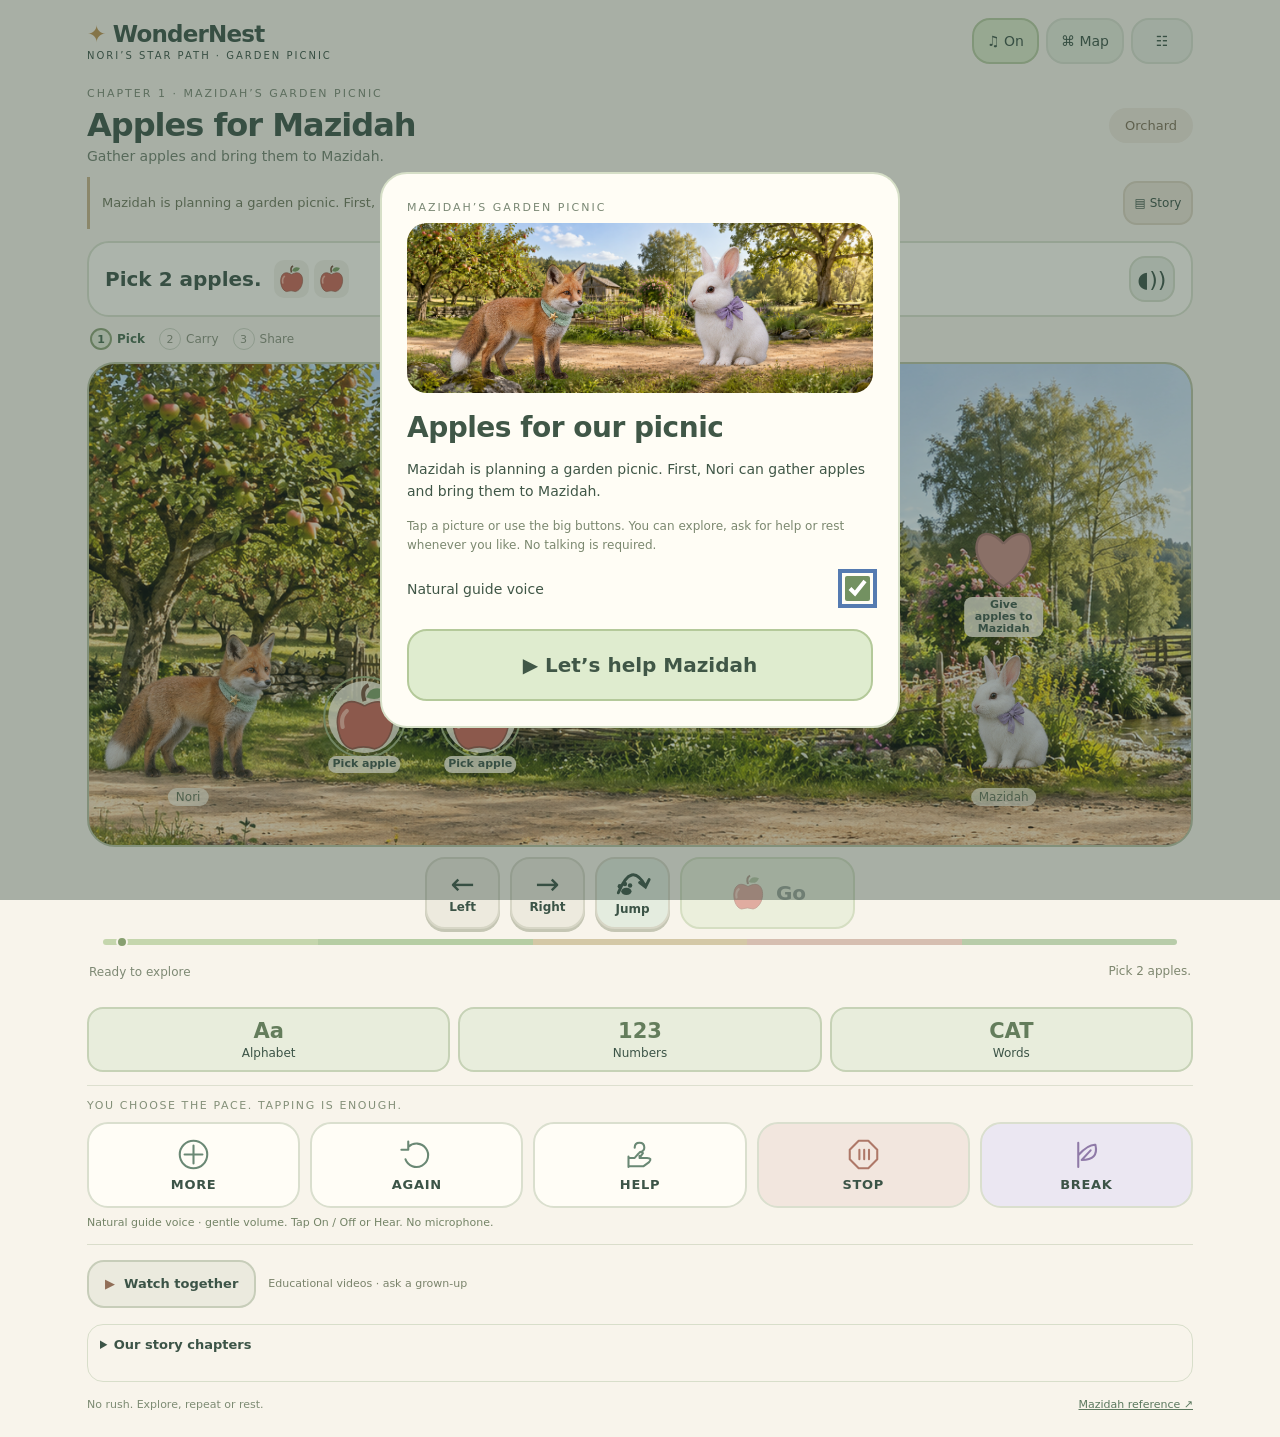
==== index.html @ 9a842ab6 "Rename Bimi to Mazidah throughout the game and voice prompts" ====
<!doctype html><html lang="en"><head><meta charset="utf-8"><meta name="viewport" content="width=device-width,initial-scale=1,viewport-fit=cover"><meta name="theme-color" content="#f8f4eb"><title>WonderNest · Alphabet & Number Adventures</title><style>
:root{font-family:ui-rounded,"Trebuchet MS",system-ui,sans-serif;color:#3c5447;background:#f8f4eb;font-synthesis:none}*{box-sizing:border-box}[hidden]{display:none!important}body{margin:0}button,select,input{font:inherit}button{cursor:pointer;border:2px solid transparent;color:inherit;touch-action:manipulation;-webkit-tap-highlight-color:transparent}button:focus-visible,select:focus-visible,input:focus-visible,a:focus-visible{outline:4px solid #557bb1;outline-offset:3px}button:disabled{cursor:default;opacity:.5}button:active{filter:brightness(.95)}header{max-width:1150px;margin:auto;display:flex;justify-content:space-between;align-items:center;padding:18px 22px 12px;gap:10px}.brand{font-size:23px;font-weight:bold;letter-spacing:-.8px}.brand b{color:#bd9451}.brand small{display:block;font-size:10px;letter-spacing:2px;font-weight:normal;margin-top:3px}.header-tools{display:flex;gap:7px}.tool{min-width:62px;min-height:46px;padding:8px 13px;border-radius:18px;background:#e9ece1;border-color:#d8dece;font-size:14px}.tool[aria-pressed="true"]{background:#dbe8c9;border-color:#b7caa1}.map-tool{background:#e6ecdb}main{max-width:1150px;padding:4px 22px 24px;margin:auto}.mission-heading{display:flex;align-items:center;justify-content:space-between;gap:15px;margin:7px 0 13px}.eyebrow{font-size:11px;color:#7a8874;letter-spacing:2px;text-transform:uppercase;margin:0 0 6px}h1{font-size:32px;letter-spacing:-1px;margin:0 0 4px}.description{font-size:14px;color:#71816e;margin:0}.place-tag{border-radius:22px;padding:10px 16px;background:#ede7d9;color:#7e7159;font-size:13px;white-space:nowrap}
.task-card{border:2px solid #d9e1cc;border-radius:22px;background:#fffdf5;display:flex;align-items:center;justify-content:space-between;gap:12px;padding:12px 16px;margin-bottom:11px;min-height:76px}.task-copy{display:flex;gap:12px;align-items:center;min-width:0}.task-text{font-size:20px;font-weight:bold;line-height:1.25}.objective-pictures{display:flex;align-items:center;gap:5px;flex-shrink:0}.token{width:35px;height:38px;display:inline-flex;border-radius:10px;background:#f1f0e4;padding:3px}.token svg{height:100%;width:100%}.token-filled{background:#dbe8ca}.hear{width:46px;min-height:46px;border-radius:16px;background:#e9eee2;border-color:#d5ddc9;flex-shrink:0;font-size:22px}.steps{display:flex;gap:14px;align-items:center;flex-wrap:wrap;margin:0 3px 12px;font-size:12px;color:#89917d}.step{display:flex;align-items:center;gap:5px}.step i{font-style:normal;border:1px solid #cbd2c0;width:22px;height:22px;display:inline-flex;align-items:center;justify-content:center;border-radius:50%;font-size:11px}.step.complete i{background:#d5e3c4;border-color:#b6c7a3}.step.current{color:#476a4f;font-weight:bold}.step.current i{background:#e5ecd8;border:2px solid #8ca276}
.stage{position:relative;overflow:hidden;border:2px solid #d7e1cb;border-radius:28px;background:#e7eee0;width:100%;isolation:isolate;touch-action:pan-y}.world{position:absolute;inset:0 auto auto 0;will-change:transform}.world-scenery{position:absolute;width:100%;height:100%;inset:0;pointer-events:none}.actor{position:absolute;transform:translateX(-50%);pointer-events:none;z-index:2}.sprite{width:100%;aspect-ratio:1;background-image:url(character-animation-atlas.png);background-size:400% 200%;background-repeat:no-repeat;filter:drop-shadow(0 3px 2px #53634322)}.friend .sprite{background-position:0% 100%}.actor-name{position:absolute;left:50%;bottom:-17px;transform:translateX(-50%);font-size:12px;line-height:1.4;border-radius:10px;padding:1px 8px;background:#fff8e6b8;color:#637157}.held-item{position:absolute;width:29%;height:auto;left:78%;top:45%;filter:drop-shadow(0 2px 2px #0002)}.held-item:empty{display:none}.held-item svg{width:100%;height:100%}.facing-left .held-item{left:-6%}.world-object{position:absolute;transform:translateX(-50%);z-index:3;min-width:48px;min-height:48px;background:#fffcf0c9;border:2px solid #d1d8be;border-radius:18px;padding:6px 5px;display:flex;align-items:center;flex-direction:column;justify-content:center;gap:3px;user-select:none}.object-picture{display:block;width:var(--picture,50px);height:var(--picture,50px);pointer-events:none}.object-picture svg{width:100%;height:100%}.object-label{font-size:11px;font-weight:bold;line-height:1.1;pointer-events:none;max-width:95px}.world-object.goal{border-color:#8ca269;box-shadow:0 3px 0 #91a36e33;background:#fffbea}.world-object.hinted{outline:4px solid #bca05c;outline-offset:4px}.world-object.filled{background:#e1eacb;border-color:#a9bd8d}.world-object:disabled{opacity:.48}.friend-cue{background:#fff7eddd}.world-result{position:absolute;transform:translateX(-50%);z-index:1;pointer-events:none}.world-result svg{width:100%;height:100%}.world-result.small-result{width:30px!important;height:35px;bottom:49px!important;z-index:4}.bridge-plank{position:absolute;background:repeating-linear-gradient(90deg,#b89b6d 0,#b89b6d 9px,#a28a63 10px,#dbc398 12px);border-radius:5px;border-bottom:4px solid #8c7958;z-index:1}.word-bench{position:absolute;z-index:1;transform:translateX(-50%);display:flex;align-items:center;flex-direction:column;gap:8px;background:#fffae8dc;padding:10px 14px;border-radius:18px;border:1px solid #d3c6a6}.bench-model{font-size:24px;letter-spacing:5px;font-weight:bold}.bench-slots{display:flex;gap:6px}.bench-slots span{border:2px solid #b9c9aa;border-radius:8px;width:35px;height:40px;display:flex;align-items:center;justify-content:center;color:#7d8e6b77;font-size:24px}.bench-slots span.placed{background:#dbe9c9;color:#466c4a}
.path-meter{height:6px;position:relative;margin:8px 16px 0;background:linear-gradient(90deg,#c5d6ad 0 20%,#b6cda3 20% 40%,#d4c8a6 40% 60%,#d6beb0 60% 80%,#b8cca9 80%);border-radius:10px}.path-meter i{position:absolute;top:-3px;width:12px;height:12px;background:#879f70;border:2px solid #f8f4eb;border-radius:50%;transform:translateX(-50%)}.status-row{display:flex;justify-content:space-between;gap:12px;align-items:center;min-height:44px;margin:5px 2px 7px}.inventory{display:flex;align-items:center;gap:7px;font-size:13px;color:#66795e;min-height:39px}.inventory svg{width:32px;height:34px}.empty-paws{font-size:12px;color:#7e8974}.feedback{font-size:12px;color:#7e876f;text-align:right;line-height:1.3;max-width:56%}.movement{display:flex;justify-content:center;align-items:center;gap:10px;margin:2px 0 15px}.move{width:75px;min-height:64px;border-radius:20px;background:#edeade;border-color:#d7d6c6;touch-action:none;font-size:29px;user-select:none}.jump{font-size:17px;min-width:82px;background:#e4ecdf}.action{min-height:64px;border-radius:20px;border-color:#b4c99a;background:#dfeccf;min-width:175px;padding:7px 17px;display:flex;justify-content:center;align-items:center;gap:9px;font-size:20px;font-weight:bold}.action-icon{width:38px;height:41px}.action-icon svg{width:100%;height:100%}.done-note{margin:0 0 13px;padding:10px 14px;background:#e8eddc;border-radius:14px;font-size:13px;color:#5b765b}.communication{border-top:1px solid #dddfcf;padding-top:13px}.communication p{font-size:11px;text-transform:uppercase;letter-spacing:1.6px;color:#849079;margin:0 0 10px}.cards{display:grid;grid-template-columns:repeat(5,1fr);gap:10px}.card{border:2px solid #dadfce;background:#fffdf6;border-radius:21px;min-height:86px;display:flex;align-items:center;justify-content:center;flex-direction:column;gap:6px;font-weight:bold;font-size:13px;letter-spacing:.7px}.card svg{height:33px;width:33px;stroke:#6a8874;stroke-width:3;fill:none;stroke-linecap:round;stroke-linejoin:round}.card.stop{background:#f2e6de}.card.stop svg{stroke:#ae7868}.card.break{background:#ebe7f2}.card.break svg{stroke:#8f7aa8}footer{display:flex;justify-content:space-between;gap:15px;font-size:11px;color:#7d8b73;line-height:1.5;margin-top:15px}a{color:#5b785e}.audio-note{font-size:11px;color:#748467;margin:8px 0 0}
dialog{border:2px solid #d6dfc7;border-radius:27px;background:#fffdf5;color:#405747;padding:25px;width:calc(100% - 28px);max-width:520px;max-height:88vh;overflow:auto}dialog::backdrop{background:#30473d66}dialog h2{font-size:28px;margin:0 0 10px;letter-spacing:-.5px}dialog p{line-height:1.6;font-size:14px}dialog .action{width:100%;margin-top:18px}.dialog-top{display:flex;justify-content:space-between;align-items:center;gap:12px}.close-dialog{width:44px;height:44px;min-width:44px;border-radius:15px;border-color:#d9dfce;background:#edf0e4;font-size:24px}.map-place{margin:18px 0}.map-place h3{margin:0 0 8px;font-size:14px;letter-spacing:1px;color:#7b896f}.map-grid{display:grid;grid-template-columns:1fr;gap:9px}.mission-card{display:flex;align-items:center;gap:12px;text-align:left;border:2px solid #dce2cd;border-radius:19px;min-height:83px;padding:10px 14px;background:#f8f7eb}.map-icon{width:48px;height:50px;flex-shrink:0}.map-icon svg{width:100%;height:100%}.mission-card strong{font-size:17px;display:block;margin-bottom:4px}.mission-card small{font-size:12px;line-height:1.35;display:block;color:#7c866f}.option{display:flex;justify-content:space-between;align-items:center;gap:16px;font-size:15px;padding:13px 0}.option input[type=checkbox]{width:25px;height:25px;accent-color:#739161;flex-shrink:0}.option select{max-width:170px;min-height:44px;background:#f4f2e6;border:2px solid #d5ddc7;border-radius:11px;color:#4c674e;padding:6px;font:inherit}.option input[type=range]{width:135px;accent-color:#739161}.volume-control{display:flex;align-items:center;gap:8px}.hint{font-size:12px;line-height:1.6;color:#7b886f}.settings-block{border-top:1px solid #dce1d0;padding-top:14px;margin-top:12px}.settings-block h3{font-size:18px;margin:4px 0 8px}.sr{position:absolute;width:1px;height:1px;clip-path:inset(50%);overflow:hidden}
@media(min-width:900px){.map-grid{grid-template-columns:1fr 1fr}#map{max-width:750px}}
@media(max-width:540px){header{padding:12px 12px 8px;gap:7px}.brand{font-size:20px}.brand small{font-size:9px;letter-spacing:1px}.header-tools{gap:5px}.tool{min-width:46px;min-height:44px;padding:7px 9px;font-size:12px;border-radius:16px}main{padding:4px 12px 18px}.mission-heading{margin:5px 0 11px;gap:10px}h1{font-size:26px}.eyebrow{font-size:9px;letter-spacing:1.7px}.description{font-size:12px;max-width:270px;line-height:1.4}.place-tag{display:none}.task-card{padding:9px 11px;gap:8px;min-height:78px;border-radius:20px}.task-copy{gap:6px;flex-wrap:wrap}.task-text{font-size:18px}.objective-pictures{gap:3px}.token{width:26px;height:29px;padding:2px}.hear{width:44px;min-height:44px;font-size:19px}.steps{gap:9px;margin-bottom:10px;font-size:10px}.step{gap:3px}.step i{width:18px;height:18px;font-size:9px}.stage{border-radius:22px}.object-label{font-size:10px}.world-object{padding:4px 3px;border-radius:14px}.actor-name{font-size:10px;bottom:-13px}.status-row{gap:8px;margin-top:6px;min-height:45px}.inventory{font-size:11px}.inventory svg{width:27px;height:29px}.feedback{font-size:10px;max-width:52%}.empty-paws{font-size:10px}.movement{gap:7px;margin-bottom:13px}.move{width:58px;min-height:59px;border-radius:18px;font-size:26px}.jump{min-width:65px;font-size:14px}.action{min-width:127px;min-height:59px;padding:6px 10px;border-radius:18px;font-size:17px;gap:5px}.action-icon{width:30px;height:34px}.cards{gap:6px}.card{border-radius:17px;min-height:81px;font-size:10px;gap:5px}.card svg{width:29px;height:29px}.communication p{font-size:9px;letter-spacing:1.1px}.done-note{font-size:12px}.word-bench{padding:6px 8px;gap:5px}.bench-model{font-size:18px}.bench-slots span{width:25px;height:30px;font-size:18px}.bench-slots{gap:4px}footer{font-size:10px;gap:8px}.audio-note{font-size:10px}dialog{padding:20px}dialog h2{font-size:25px}.option{font-size:14px;gap:10px}.option select{max-width:150px}.option input[type=range]{width:105px}}
@media(max-width:359px){.brand{font-size:18px}.brand small{font-size:8px}.tool{min-width:44px;padding:6px 7px}.header-tools{gap:4px}.move{width:49px}.jump{min-width:55px}.action{min-width:116px}.movement{gap:5px}.step{gap:2px}.steps{gap:5px}.task-text{font-size:17px}.feedback{font-size:10px}.option select{max-width:132px}}
@media(prefers-reduced-motion:reduce){*{scroll-behavior:auto}}
.completed-object{background:transparent!important;border-color:transparent!important;box-shadow:none!important;opacity:1!important;pointer-events:none}.completed-object .object-label{display:none}.map-overview{display:grid;grid-template-columns:repeat(5,1fr);gap:5px;padding:8px 0 10px;border-bottom:1px solid #dce3cc}.map-overview button{display:flex;align-items:center;justify-content:center;flex-direction:column;gap:6px;background:#eef1df;border-color:#dbe1c9;border-radius:16px;min-height:75px;min-width:0;padding:8px 2px}.map-overview span{width:32px;height:34px}.map-overview svg{width:100%;height:100%}.map-overview small{font-size:10px}@media(max-width:359px){.map-overview small{font-size:8px}.map-overview span{width:28px;height:30px}}.small-shape{width:100%;height:100%;display:flex;align-items:center;justify-content:center}.small-shape svg{width:45%!important;height:45%!important}.water-effect{position:absolute;z-index:5;width:40px;height:48px;pointer-events:none;animation:pour-water .45s ease-out forwards}.water-effect svg{height:100%;width:100%}@keyframes pour-water{from{transform:translate(-50%,-8px);opacity:.85}to{transform:translate(-50%,15px);opacity:0}}.world-object{background:transparent;border-color:transparent;box-shadow:none}.world-object.goal{background:transparent;border-color:transparent;box-shadow:none}.world-object.goal .object-picture{background:#fff9e5d9;border-radius:50%;outline:2px solid #9daf7a;outline-offset:3px}.object-label{background:#fff9e6d9;border-radius:8px;padding:2px 4px}.world-object.filled{background:transparent;border-color:transparent}.completed-object .object-picture{filter:drop-shadow(0 2px 2px #42513a22)}
.photo-panel{position:absolute;top:0;width:33.333334%;height:100%;background-size:100% 125%;background-repeat:no-repeat}.photo-panel+.photo-panel{mask-image:linear-gradient(90deg,transparent,#000 2%,#000 100%)}#scenery{position:absolute;inset:0;pointer-events:none}.stage{border-color:#b9c0a3;background:#aab68d}.actor .sprite{filter:drop-shadow(0 5px 3px #2d321a55)}.story-banner{display:flex;align-items:center;gap:12px;margin:0 0 12px;border-left:3px solid #c7b289;padding:4px 0 4px 12px}.story-banner p{flex:1;margin:0;font-size:13px;line-height:1.5;color:#6e785c}.story-button{min-width:70px;min-height:44px;border-radius:14px;background:#eae4d5;border-color:#dbd3bf;font-size:12px}.movement{margin:10px 0}.move{display:flex;flex-direction:column;align-items:center;justify-content:center;gap:0;height:72px;min-height:64px;box-shadow:0 3px 0 #c5c6b4}.move span{font-size:29px;line-height:1}.move small{font-size:12px;font-weight:bold;line-height:1.4}.move.jump svg{width:44px;height:34px}.move.jump{min-width:75px}.action{min-height:72px}.next-chapter{display:block;width:100%;background:#5d795a;color:#fffdf3;border-radius:18px;min-height:54px;padding:12px;font-size:18px;font-weight:bold;margin:0 0 14px}.watch-row{display:flex;gap:12px;align-items:center;border-top:1px solid #daddcb;padding-top:15px;margin-top:15px}.watch-row>span{font-size:11px;color:#7a836b}.watch-button{display:flex;align-items:center;gap:9px;min-height:48px;padding:10px 16px;border:2px solid #c7cdb9;border-radius:17px;background:#ebeade;font-weight:bold;font-size:13px}.watch-button>span{color:#916f58}.keepsakes{margin-top:16px;border:1px solid #d8deca;border-radius:16px;padding:12px}.keepsakes summary{cursor:pointer;min-height:32px;font-size:13px;font-weight:bold}.keepsakes p{font-size:11px;line-height:1.5;color:#7c866f}#storyKeepsakes{display:grid;grid-template-columns:repeat(8,1fr);gap:6px}.keepsake{position:relative;min-height:54px;min-width:0;border-radius:12px;background:#efeee1;border-color:#dcdcc8;padding:5px}.keepsake span{display:block;width:28px;height:30px;margin:auto;opacity:.65}.keepsake svg{width:100%;height:100%}.keepsake small{display:block;font-size:10px}.keepsake.saved{background:#dde9cf;border-color:#acc599}.keepsake.saved span{opacity:1}.keepsake.here{outline:2px solid #aa955f;outline-offset:1px}.storybook-art{position:relative;height:170px;overflow:hidden;border-radius:20px;background:url(picnic-panorama.png) left center/cover;margin-bottom:18px}.storybook-art .sprite{position:absolute;bottom:5px;width:145px}.book-nori{left:8%}.book-bimi{left:52%;background-position:0% 100%}.video-link{display:flex;gap:14px;align-items:center;text-decoration:none;border:2px solid #d1d9c3;background:#eef0e2;border-radius:18px;padding:16px;margin:14px 0;min-height:76px}.video-link>span:first-child{font-size:28px}.video-link strong,.video-link small{display:block}.video-link small{font-size:12px;line-height:1.5;font-weight:normal;margin-top:4px}.hear:disabled{opacity:.35}.tool:disabled{opacity:.6}
@media(max-width:540px){.story-banner p{font-size:11px;line-height:1.45}.story-banner{gap:8px;margin-bottom:9px;padding-left:9px}.story-button{min-width:60px;padding:6px}.move{height:66px}.action{min-height:66px}.move.jump{min-width:64px}.move small{font-size:10px}.move.jump svg{width:37px;height:30px}.watch-row{gap:8px}.watch-row>span{font-size:10px}.watch-button{padding:9px 12px;font-size:12px}.next-chapter{font-size:16px}.keepsake{padding:3px;min-height:48px}.keepsake span{width:23px;height:25px}#storyKeepsakes{gap:4px}.storybook-art{height:150px}}
@media(max-width:359px){.move.jump{min-width:55px}.movement{gap:5px}.move{width:49px}.action{min-width:116px}.story-banner p{font-size:10px}.keepsake span{width:20px;height:23px}#storyKeepsakes{grid-template-columns:repeat(4,1fr)}}
@media(max-width:540px) and (max-height:700px){header{padding-top:8px;padding-bottom:5px}.brand{font-size:17px}.brand small{font-size:7px}.description{display:none}.mission-heading{margin-top:2px;margin-bottom:6px}h1{font-size:23px}.eyebrow{font-size:8px;margin-bottom:3px}.story-banner{min-height:44px;margin-bottom:6px;padding-top:0;padding-bottom:0;justify-content:space-between}.story-banner p{display:none}.story-banner:before{content:'Mazidah’s garden picnic';font-size:11px;color:#788064}.task-card{min-height:63px;margin-bottom:6px;padding:7px 10px}.task-text{font-size:16px}.steps{margin-bottom:6px}.movement{margin-top:7px;margin-bottom:7px}.move,.action{height:60px;min-height:60px}}
.intro-sound{display:flex;align-items:center;justify-content:space-between;min-height:44px;font-size:14px;gap:15px}.intro-sound input{width:25px;height:25px;accent-color:#739161}audio[hidden]{display:none}.learning-toolbar{display:grid;grid-template-columns:repeat(3,1fr);gap:8px;margin:13px 0}.learning-toolbar button{display:flex;flex-direction:column;align-items:center;justify-content:center;min-height:65px;border-radius:16px;background:#e8eddc;border-color:#c6d2b6;font-size:12px;gap:3px}.learning-toolbar b{font-size:21px;color:#647d5c}.learning-hint{display:flex;gap:8px;flex-wrap:wrap;align-items:center;background:#eee8da;border-radius:15px;padding:10px;margin-bottom:13px;font-size:13px}.learning-hint strong{font-size:24px}.learning-hint button,.preview-buttons button,.chosen-model button,.range-toggle{min-height:44px;padding:8px 12px;border-radius:13px;border-color:#cdd3bc;background:#f6f3e7;font-size:12px}.learning-hint span{flex:1}.learning-tabs{display:grid;grid-template-columns:repeat(3,1fr);gap:6px;margin:15px 0}.learning-tabs button{min-height:48px;border-radius:14px;background:#eeeade;border-color:#d8dcc9;font-size:13px}.learning-tabs button[aria-pressed=true],.picker.selected,.word-picker.selected{background:#dbe8ca;border-color:#859d6d}.picker-grid{display:grid;grid-template-columns:repeat(auto-fit,minmax(44px,1fr));gap:6px}.picker{min-height:52px;min-width:44px;background:#f4efe1;border:2px solid #dadac7;border-radius:12px;font-size:23px;font-weight:bold;padding:4px}.picker small{font-size:13px;margin-left:3px;font-weight:normal}.chosen-model{display:flex;align-items:center;justify-content:center;gap:15px;flex-wrap:wrap;padding:14px 0}.chosen-model strong{font-size:32px}.chosen-model>span:has(svg){width:65px;height:70px}.chosen-model svg{width:100%;height:100%}.preview-buttons{display:flex;gap:8px;justify-content:center}.learning-missions{display:grid;gap:9px;margin-top:15px}.learning-missions button{display:block;min-height:75px;width:100%;padding:12px 14px;background:#edf0e0;border:2px solid #d3dbc2;border-radius:18px;text-align:left;font-size:16px;font-weight:bold}.learning-missions small{display:block;font-size:11px;line-height:1.5;color:#748068;margin-top:5px;font-weight:normal}.word-picker-grid{display:grid;grid-template-columns:repeat(auto-fit,minmax(85px,1fr));gap:8px}.word-picker{min-height:100px;border:2px solid #d9ddc8;background:#f3f0e1;border-radius:16px;padding:8px;display:flex;flex-direction:column;align-items:center;gap:5px}.word-picker>span{width:46px;height:48px}.word-picker svg{width:100%;height:100%}.word-picker strong{font-size:19px;letter-spacing:2px}#learningMenu{max-width:650px}.objective-pictures{flex-wrap:wrap;max-width:220px}@media(max-width:540px){.objective-pictures{max-width:165px}.learning-toolbar{gap:6px}.learning-toolbar button{min-height:61px;font-size:11px}.learning-hint{font-size:11px}.learning-hint button{font-size:11px;padding:7px 9px}.learning-tabs button{font-size:11px;padding:6px}.word-picker-grid{grid-template-columns:repeat(3,1fr)}}.picker,.word-picker{position:relative}.learned:after{content:"✓";position:absolute;top:1px;right:4px;font-size:12px;color:#5d7d4f}</style></head><body>
<header><div class="brand"><b>✦</b> WonderNest<small>NORI’S STAR PATH · GARDEN PICNIC</small></div><div class="header-tools"><button id="soundToggle" class="tool" aria-label="Toggle sound" aria-pressed="true">♫ On</button><button id="mapOpen" class="tool map-tool" aria-label="Open adventure map">⌘ Map</button><button id="settingsOpen" class="tool" aria-label="Grown-up options">☷</button></div></header>
<main id="adventure"><div class="mission-heading"><div><p class="eyebrow" id="chapterLabel">Mazidah’s garden picnic</p><h1 id="missionTitle"></h1><p class="description" id="missionDescription"></p></div><span class="place-tag" id="placeName">Orchard</span></div>
<div class="story-banner"><p id="storyLine"></p><button id="storyOpen" class="story-button" aria-label="Read this chapter’s story">▤ Story</button></div><div class="task-card"><div class="task-copy"><span class="task-text" id="objective"></span><span id="objectivePictures" class="objective-pictures" aria-hidden="true"></span></div><button id="hear" class="hear" title="Hear the next task" aria-label="Hear the next task in our guide’s voice">◖))</button></div>
<div id="steps" class="steps" aria-label="Adventure steps"></div>
<section id="stage" class="stage" aria-label="A connected world. Tap objects to walk to them and interact."><div class="world" id="world"><div id="scenery"></div><div id="results"></div><div id="effects" aria-hidden="true"></div><div class="actor friend" id="friend"><div class="sprite" id="friendSprite" role="img" aria-label="Mazidah, a lifelike white rabbit with a purple bow"></div><span class="actor-name">Mazidah</span></div><div class="actor" id="nori"><div class="sprite" id="noriSprite" role="img" aria-label="Nori, a lifelike fox with mint scarf and gold star"></div><div class="held-item" id="heldItem" aria-hidden="true"></div><span class="actor-name">Nori</span></div><div id="objects"></div></div></section>
<div class="movement" role="group" aria-label="Move and interact"><button class="move" id="left" aria-label="Move Nori left"><span aria-hidden="true">←</span><small>Left</small></button><button class="move" id="right" aria-label="Move Nori right"><span aria-hidden="true">→</span><small>Right</small></button><button class="move jump" id="jump" aria-label="Jump"><svg viewBox="0 0 60 40" aria-hidden="true"><path d="M10 32Q28-12 47 23M39 18l8 6 5-10" fill="none" stroke="currentColor" stroke-width="4" stroke-linecap="round"/><ellipse cx="21" cy="30" rx="7" ry="5" fill="currentColor"/><circle cx="12" cy="23" r="3" fill="currentColor"/><circle cx="19" cy="20" r="3" fill="currentColor"/><circle cx="26" cy="22" r="3" fill="currentColor"/></svg><small>Jump</small></button><button class="action" id="action"><span id="actionIcon" class="action-icon" aria-hidden="true"></span><span id="actionLabel">Go</span></button></div>
<div class="path-meter" aria-hidden="true"><i id="pathPosition"></i></div><div class="status-row"><div class="inventory" id="inventory" aria-label="What Nori is carrying"></div><div class="feedback" id="feedback" role="status" aria-live="polite"></div></div>
<p class="done-note" id="doneNote" hidden></p><button class="next-chapter" id="nextChapter" hidden>Next chapter →</button>

<nav class="learning-toolbar" aria-label="Learning adventures"><button data-learning-open="alphabet"><b>Aa</b> Alphabet</button><button data-learning-open="numbers"><b>123</b> Numbers</button><button data-learning-open="words"><b>CAT</b> Words</button></nav><div class="learning-hint" id="learningHint" hidden><strong id="learningModel"></strong><span id="learningExample"></span><button id="nameHear">Hear letter name</button><button id="wordHear">Hear picture word</button></div><section class="communication" aria-label="Communication choices"><p>You choose the pace. Tapping is enough.</p><div class="cards">
<button id="more" class="card" aria-label="More adventures"><svg viewBox="0 0 48 48" aria-hidden="true"><circle cx="24" cy="24" r="20"/><path d="M24 11v26M11 24h26"/></svg>MORE</button>
<button id="again" class="card" aria-label="Repeat this adventure"><svg viewBox="0 0 48 48" aria-hidden="true"><path d="M12 13a17 17 0 1 1-4 18M12 5v12H2"/></svg>AGAIN</button>
<button id="help" class="card" aria-label="Help me reach the next step"><svg viewBox="0 0 48 48" aria-hidden="true"><path d="M8 29h9l6-7q3-4 6 0l-5 7h11q8 0 3 6l-8 6H8ZM8 27v15M17 14q0-7 7-7t7 7q0 5-7 7M24 26v1"/></svg>HELP</button>
<button id="stop" class="card stop" aria-label="Stop"><svg viewBox="0 0 48 48" aria-hidden="true"><path d="M17 4h14l13 13v14L31 44H17L4 31V17ZM18 17v14M25 17v14M32 17v14"/></svg>STOP</button>
<button id="break" class="card break" aria-label="Break"><svg viewBox="0 0 48 48" aria-hidden="true"><path d="M12 42V7M12 25q15-16 25-15Q42 32 17 32M17 32l13-14"/></svg>BREAK</button>
</div></section><p id="audioNote" class="audio-note">Natural guide voice · gentle volume. Tap On / Off or Hear. No microphone.</p><div class="watch-row"><button id="videosOpen" class="watch-button"><span aria-hidden="true">▶</span> Watch together</button><span>Educational videos · ask a grown-up</span></div><details class="keepsakes"><summary>Our story chapters</summary><p>Every chapter is open. The pictures remember completed tasks during this visit.</p><div id="storyKeepsakes"></div></details><footer><span>No rush. Explore, repeat or rest.</span><a href="bimi-reference.html" target="_blank" rel="noopener">Mazidah reference ↗</a></footer></main>
<dialog id="map"><div class="dialog-top"><h2>Where shall we play?</h2><button class="close-dialog" id="mapClose" aria-label="Return to adventure">×</button></div><p class="hint">Every place is open. Your adventures stay where you left them during this visit.</p><div class="map-overview" id="mapOverview" aria-label="Connected places"></div><p class="hint">Our story: apples → water → grow → baskets → bridge → colour trail → picnic → thank-you letter. Choose any chapter.</p><button id="mapLearning" class="action">Aa · 123 · Word adventures</button><div id="mapChoices"></div></dialog>
<dialog id="pause"><h2 id="pauseTitle">A little rest.</h2><p id="pauseText"></p><button class="action" id="resume">▶ Keep playing</button></dialog>
<dialog id="settings"><h2>Grown-up options</h2><h3>Sound & movement</h3><label class="option">Natural guide voice <input id="speech" type="checkbox" checked></label><p class="hint" id="voiceNote">Pre-recorded synthetic speech with a playful, youthful guide voice. Short prompts name actions, numbers, colours, shapes and letters. No device robot voice or electronic beeps.</p><label class="option">Volume <span class="volume-control"><input id="volume" type="range" min="0" max="100" step="5" value="35"><output id="volumeValue">35%</output></span></label><p class="hint">Sound starts after your first tap. STOP, BREAK, options, the map and video choices silence the guide. New prompts replace earlier ones. Pictures remain usable with sound off.</p><label class="option">Reduced motion <input id="reduced" type="checkbox"></label><p class="hint">Reduced motion keeps poses still and moves Nori directly to tapped destinations. Arrow movement remains under your control.</p>
<div class="settings-block"><h3>How much to explore</h3><label class="option">Number adventures <select id="numberRange"><option value="5">1–5</option><option value="10">1–10</option></select></label><label class="option">Apples / water pumps <select id="amount"><option value="1">1</option><option value="2" selected>2</option><option value="3">3</option><option value="4">4</option><option value="5">5</option></select></label><label class="option">Sorting / shapes / letters <select id="choices"><option value="2" selected>Two</option><option value="3">Three</option></select></label><label class="option">Letter set <select id="letterSet"><option value="6">A–F</option><option value="26" selected>A–Z</option></select></label><label class="option">Show word workshop <input id="wordPlay" type="checkbox" checked></label><label class="option">Word set <select id="wordLength"><option value="all">2 & 3 letters</option><option value="2">2 letters</option><option value="3">3 letters</option></select></label><p class="hint">Task changes start a fresh version of the current adventure. Other adventures start fresh with those choices when next opened. Word play is optional supported copying with a visible model.</p></div>
<div class="settings-block"><h3>Play together</h3><p class="hint">Tap an object to make Nori walk over and use it. Arrows also move Nori. The big action button says Go when a destination is farther away, then changes to Pick, Give, Plant, Water or the next action when close. HELP brings Nori to a useful place without doing the action.</p><p class="hint">MORE opens the map; AGAIN restarts this adventure. A finished chapter offers Next chapter. AGAIN starts another round with another colour, shape, letter or word. Story and chapter choices are always available. There is no target time, score, failure screen or required speech. Take breaks whenever wanted.</p><p class="hint">Keyboard: arrows to move, Space to jump. All buttons also support Tab and Enter/Space. No dragging is required.</p></div><button class="action" id="settingsClose">Back to adventure</button></dialog>
<dialog id="storyDialog" aria-labelledby="storyHeading"><p class="eyebrow">Mazidah’s garden picnic</p><div class="storybook-art" aria-hidden="true"><div class="book-nori sprite"></div><div class="book-bimi sprite"></div></div><h2 id="storyHeading">Apples for our picnic</h2><p id="storyText"></p><p class="hint">Tap a picture or use the big buttons. You can explore, ask for help or rest whenever you like. No talking is required.</p><label class="intro-sound">Natural guide voice <input id="introSound" type="checkbox" checked></label><button class="action" id="storyStart">▶ Let’s help Mazidah</button></dialog>
<dialog id="videos" aria-labelledby="videoHeading"><div class="dialog-top"><h2 id="videoHeading">Watch together</h2><button class="close-dialog" id="videosClose" aria-label="Return to our picnic">×</button></div><div id="videoGate"><p>A grown-up can choose an educational video to watch together.</p><p class="hint">This opens YouTube in a separate tab. Internet is needed. A grown-up should choose the video and supervise; YouTube controls its own recommendations and adverts. The game waits here.</p><button id="videoUnlock" class="action">I’m the grown-up · Show links</button></div><div id="videoChoices" hidden><a class="video-link" id="youtubeLink" href="https://www.youtube.com/@msrachel/videos" target="_blank" rel="noopener noreferrer"><span aria-hidden="true">▶</span><span><strong>Ms Rachel on YouTube ↗</strong><small>Choose a video from her official channel.</small></span></a><a class="video-link" href="https://www.msrachel.com/pages/videos" target="_blank" rel="noopener noreferrer"><span aria-hidden="true">▤</span><span><strong>Ms Rachel’s video page ↗</strong><small>Browse her official website together.</small></span></a><p class="hint">External resources; WonderNest is not affiliated with Ms Rachel or YouTube. No video starts inside this game.</p></div></dialog>
<dialog id="learningMenu" aria-labelledby="learningTitle"><div class="dialog-top"><h2 id="learningTitle">Learn & explore</h2><button id="learningClose" class="close-dialog" aria-label="Return to the game">×</button></div><div class="learning-tabs"><button data-learning-tab="alphabet" aria-pressed="true">Aa Alphabet</button><button data-learning-tab="numbers" aria-pressed="false">123 Numbers</button><button data-learning-tab="words" aria-pressed="false">Words</button></div>
<section id="learn-alphabet"><p class="hint">Choose any letter. Each adventure uses a few pictures at a time. A small check remembers pages shared during this visit.</p><div class="picker-grid" id="alphabetPicker"></div><div class="chosen-model"><strong id="selectedLetter">A a</strong><span id="letterPicture"></span><span id="letterWord">apple</span></div><p class="hint" id="letterExampleNote"></p><div class="preview-buttons"><button id="alphabetName">Hear letter name</button><button id="alphabetWord">Hear picture word</button></div><div class="learning-missions"><button data-letter-mission="alphapicture">Collect a book page<small>Letter → picture → lowercase postbox → Mazidah</small></button><button data-letter-mission="letters">Deliver letter post<small>Match two or three uppercase / lowercase pairs</small></button><button data-letter-mission="abcorder">Build an ABC path<small>Collect and order three letters, then open the gate. X–Y–Z ends the alphabet.</small></button></div></section>
<section id="learn-numbers" hidden><p class="hint">Choose a number for Mazidah’s picnic.</p><div class="picker-grid" id="numberPicker"></div><div class="chosen-model"><strong id="selectedNumber">1</strong><span id="numberExample"></span><button id="numberHear">Hear number</button></div><button id="rangeToggle" class="range-toggle">Show numbers 1–10</button><div class="learning-missions"><button data-number-mission="numbermatch">Match number baskets<small>Take a numeral → count the basket → deliver</small></button><button data-number-mission="pack">Pack Mazidah’s basket<small>Carry one apple at a time and count it into the basket</small></button><button data-number-mission="numbertrail">Follow a number trail<small>Follow three numbers, open the gate and walk through. Larger choices use a trail ending at 5 or 10.</small></button></div></section>
<section id="learn-words" hidden><p class="hint">Choose a picture word. Copy its letters, then use the action or open its picture.</p><div class="word-picker-grid" id="wordPicker"></div><div class="chosen-model"><strong id="selectedWord">UP</strong><button id="selectedWordHear">Hear word</button></div><button class="action" id="wordMission">Build this word →</button><p class="hint">Two letters: UP · IN · ON · GO. Three letters: SUN · CUP · HAT · MAP · CAT · DOG · BOX · BED · BUS · LOG · PIG · BAG.</p></section>
</dialog><script src="missions.js"></script><script src="learning.js"></script><script src="art.js"></script><script src="learning-art.js"></script><script src="voice-bank.js"></script><script src="world.js"></script></body></html>
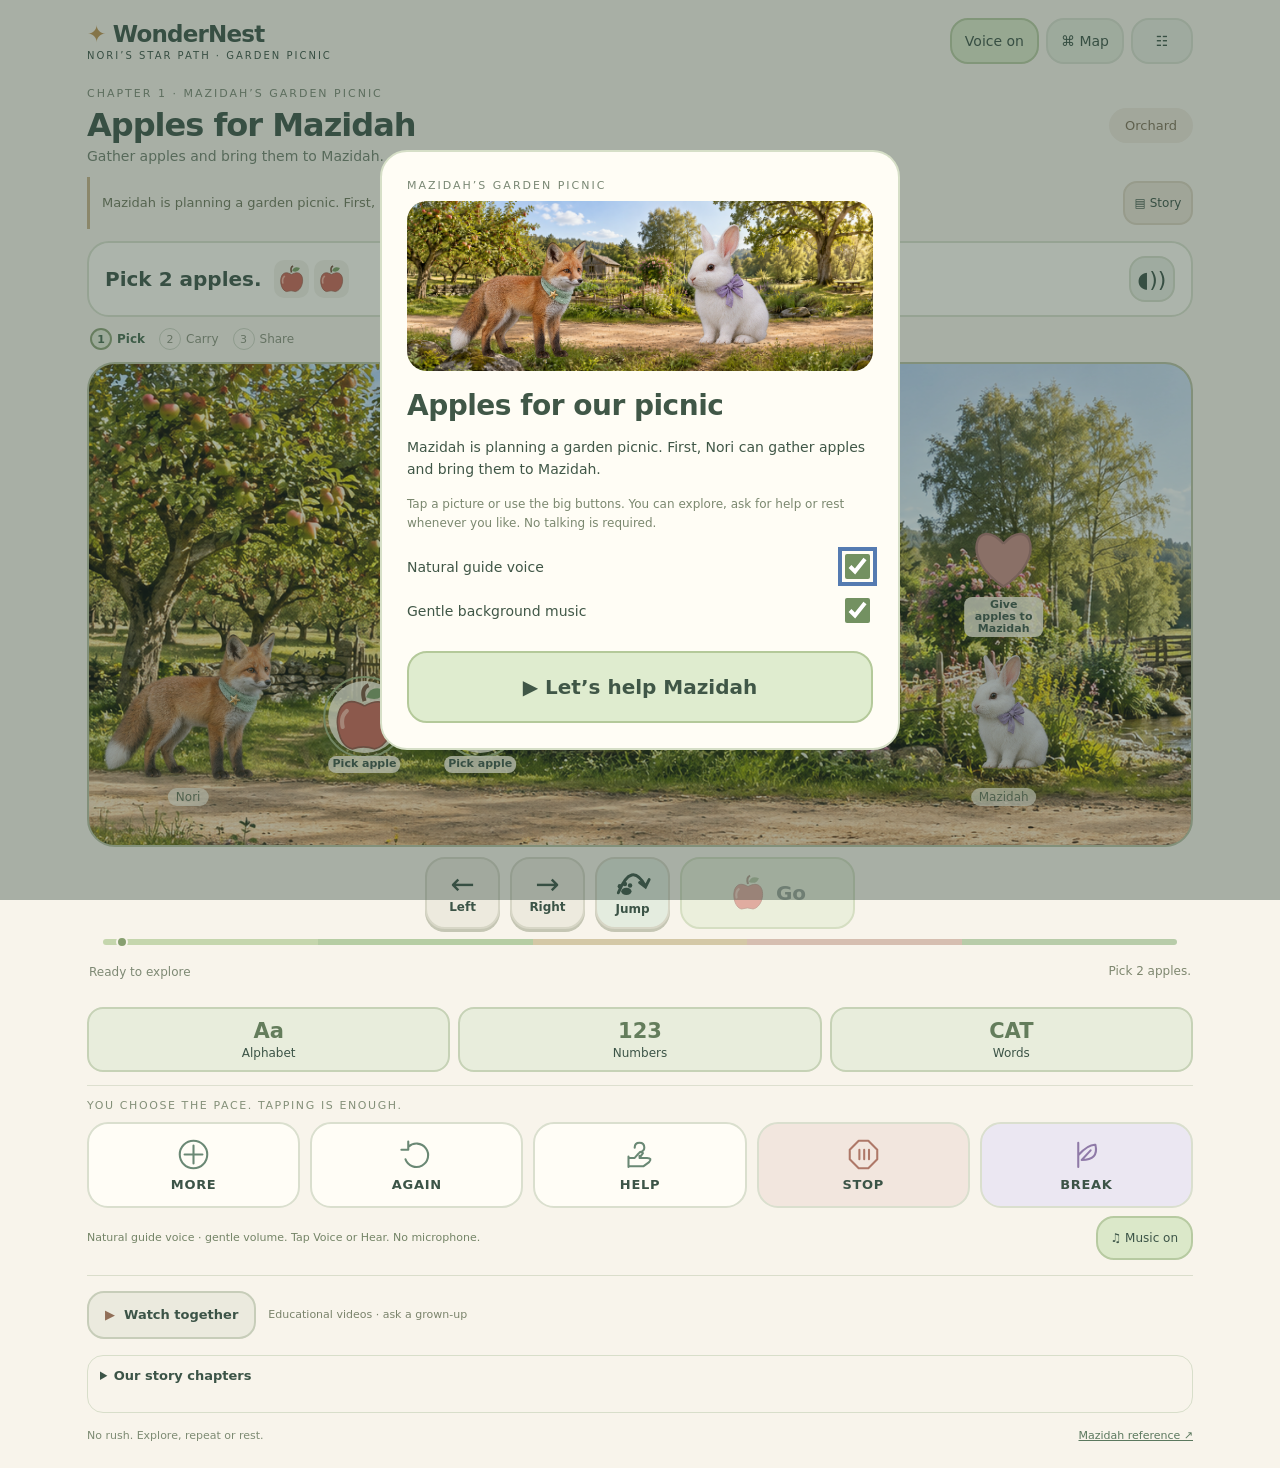
==== commit aab9d8f2: "Add gentle background music with volume and mute" ====
--- a/index.html
+++ b/index.html
@@ -9,12 +9,12 @@
 @media(max-width:359px){.brand{font-size:18px}.brand small{font-size:8px}.tool{min-width:44px;padding:6px 7px}.header-tools{gap:4px}.move{width:49px}.jump{min-width:55px}.action{min-width:116px}.movement{gap:5px}.step{gap:2px}.steps{gap:5px}.task-text{font-size:17px}.feedback{font-size:10px}.option select{max-width:132px}}
 @media(prefers-reduced-motion:reduce){*{scroll-behavior:auto}}
 .completed-object{background:transparent!important;border-color:transparent!important;box-shadow:none!important;opacity:1!important;pointer-events:none}.completed-object .object-label{display:none}.map-overview{display:grid;grid-template-columns:repeat(5,1fr);gap:5px;padding:8px 0 10px;border-bottom:1px solid #dce3cc}.map-overview button{display:flex;align-items:center;justify-content:center;flex-direction:column;gap:6px;background:#eef1df;border-color:#dbe1c9;border-radius:16px;min-height:75px;min-width:0;padding:8px 2px}.map-overview span{width:32px;height:34px}.map-overview svg{width:100%;height:100%}.map-overview small{font-size:10px}@media(max-width:359px){.map-overview small{font-size:8px}.map-overview span{width:28px;height:30px}}.small-shape{width:100%;height:100%;display:flex;align-items:center;justify-content:center}.small-shape svg{width:45%!important;height:45%!important}.water-effect{position:absolute;z-index:5;width:40px;height:48px;pointer-events:none;animation:pour-water .45s ease-out forwards}.water-effect svg{height:100%;width:100%}@keyframes pour-water{from{transform:translate(-50%,-8px);opacity:.85}to{transform:translate(-50%,15px);opacity:0}}.world-object{background:transparent;border-color:transparent;box-shadow:none}.world-object.goal{background:transparent;border-color:transparent;box-shadow:none}.world-object.goal .object-picture{background:#fff9e5d9;border-radius:50%;outline:2px solid #9daf7a;outline-offset:3px}.object-label{background:#fff9e6d9;border-radius:8px;padding:2px 4px}.world-object.filled{background:transparent;border-color:transparent}.completed-object .object-picture{filter:drop-shadow(0 2px 2px #42513a22)}
-.photo-panel{position:absolute;top:0;width:33.333334%;height:100%;background-size:100% 125%;background-repeat:no-repeat}.photo-panel+.photo-panel{mask-image:linear-gradient(90deg,transparent,#000 2%,#000 100%)}#scenery{position:absolute;inset:0;pointer-events:none}.stage{border-color:#b9c0a3;background:#aab68d}.actor .sprite{filter:drop-shadow(0 5px 3px #2d321a55)}.story-banner{display:flex;align-items:center;gap:12px;margin:0 0 12px;border-left:3px solid #c7b289;padding:4px 0 4px 12px}.story-banner p{flex:1;margin:0;font-size:13px;line-height:1.5;color:#6e785c}.story-button{min-width:70px;min-height:44px;border-radius:14px;background:#eae4d5;border-color:#dbd3bf;font-size:12px}.movement{margin:10px 0}.move{display:flex;flex-direction:column;align-items:center;justify-content:center;gap:0;height:72px;min-height:64px;box-shadow:0 3px 0 #c5c6b4}.move span{font-size:29px;line-height:1}.move small{font-size:12px;font-weight:bold;line-height:1.4}.move.jump svg{width:44px;height:34px}.move.jump{min-width:75px}.action{min-height:72px}.next-chapter{display:block;width:100%;background:#5d795a;color:#fffdf3;border-radius:18px;min-height:54px;padding:12px;font-size:18px;font-weight:bold;margin:0 0 14px}.watch-row{display:flex;gap:12px;align-items:center;border-top:1px solid #daddcb;padding-top:15px;margin-top:15px}.watch-row>span{font-size:11px;color:#7a836b}.watch-button{display:flex;align-items:center;gap:9px;min-height:48px;padding:10px 16px;border:2px solid #c7cdb9;border-radius:17px;background:#ebeade;font-weight:bold;font-size:13px}.watch-button>span{color:#916f58}.keepsakes{margin-top:16px;border:1px solid #d8deca;border-radius:16px;padding:12px}.keepsakes summary{cursor:pointer;min-height:32px;font-size:13px;font-weight:bold}.keepsakes p{font-size:11px;line-height:1.5;color:#7c866f}#storyKeepsakes{display:grid;grid-template-columns:repeat(8,1fr);gap:6px}.keepsake{position:relative;min-height:54px;min-width:0;border-radius:12px;background:#efeee1;border-color:#dcdcc8;padding:5px}.keepsake span{display:block;width:28px;height:30px;margin:auto;opacity:.65}.keepsake svg{width:100%;height:100%}.keepsake small{display:block;font-size:10px}.keepsake.saved{background:#dde9cf;border-color:#acc599}.keepsake.saved span{opacity:1}.keepsake.here{outline:2px solid #aa955f;outline-offset:1px}.storybook-art{position:relative;height:170px;overflow:hidden;border-radius:20px;background:url(picnic-panorama.png) left center/cover;margin-bottom:18px}.storybook-art .sprite{position:absolute;bottom:5px;width:145px}.book-nori{left:8%}.book-bimi{left:52%;background-position:0% 100%}.video-link{display:flex;gap:14px;align-items:center;text-decoration:none;border:2px solid #d1d9c3;background:#eef0e2;border-radius:18px;padding:16px;margin:14px 0;min-height:76px}.video-link>span:first-child{font-size:28px}.video-link strong,.video-link small{display:block}.video-link small{font-size:12px;line-height:1.5;font-weight:normal;margin-top:4px}.hear:disabled{opacity:.35}.tool:disabled{opacity:.6}
+.photo-panel{position:absolute;top:0;width:33.333334%;height:100%;background-size:100% 125%;background-repeat:no-repeat}.photo-panel+.photo-panel{mask-image:linear-gradient(90deg,transparent,#000 2%,#000 100%)}#scenery{position:absolute;inset:0;pointer-events:none}.stage{border-color:#b9c0a3;background:#aab68d}.actor .sprite{filter:drop-shadow(0 5px 3px #2d321a55)}.story-banner{display:flex;align-items:center;gap:12px;margin:0 0 12px;border-left:3px solid #c7b289;padding:4px 0 4px 12px}.story-banner p{flex:1;margin:0;font-size:13px;line-height:1.5;color:#6e785c}.story-button{min-width:70px;min-height:44px;border-radius:14px;background:#eae4d5;border-color:#dbd3bf;font-size:12px}.movement{margin:10px 0}.move{display:flex;flex-direction:column;align-items:center;justify-content:center;gap:0;height:72px;min-height:64px;box-shadow:0 3px 0 #c5c6b4}.move span{font-size:29px;line-height:1}.move small{font-size:12px;font-weight:bold;line-height:1.4}.move.jump svg{width:44px;height:34px}.move.jump{min-width:75px}.action{min-height:72px}.next-chapter{display:block;width:100%;background:#5d795a;color:#fffdf3;border-radius:18px;min-height:54px;padding:12px;font-size:18px;font-weight:bold;margin:0 0 14px}.watch-row{display:flex;gap:12px;align-items:center;border-top:1px solid #daddcb;padding-top:15px;margin-top:15px}.watch-row>span{font-size:11px;color:#7a836b}.watch-button{display:flex;align-items:center;gap:9px;min-height:48px;padding:10px 16px;border:2px solid #c7cdb9;border-radius:17px;background:#ebeade;font-weight:bold;font-size:13px}.watch-button>span{color:#916f58}.keepsakes{margin-top:16px;border:1px solid #d8deca;border-radius:16px;padding:12px}.keepsakes summary{cursor:pointer;min-height:32px;font-size:13px;font-weight:bold}.keepsakes p{font-size:11px;line-height:1.5;color:#7c866f}#storyKeepsakes{display:grid;grid-template-columns:repeat(8,1fr);gap:6px}.keepsake{position:relative;min-height:54px;min-width:0;border-radius:12px;background:#efeee1;border-color:#dcdcc8;padding:5px}.keepsake span{display:block;width:28px;height:30px;margin:auto;opacity:.65}.keepsake svg{width:100%;height:100%}.keepsake small{display:block;font-size:10px}.keepsake.saved{background:#dde9cf;border-color:#acc599}.keepsake.saved span{opacity:1}.keepsake.here{outline:2px solid #aa955f;outline-offset:1px}.storybook-art{position:relative;height:170px;overflow:hidden;border-radius:20px;background:url(picnic-panorama.png) left center/cover;margin-bottom:18px}.storybook-art .sprite{position:absolute;bottom:5px;width:145px}.book-nori{left:8%}.book-mazidah{left:52%;background-position:0% 100%}.video-link{display:flex;gap:14px;align-items:center;text-decoration:none;border:2px solid #d1d9c3;background:#eef0e2;border-radius:18px;padding:16px;margin:14px 0;min-height:76px}.video-link>span:first-child{font-size:28px}.video-link strong,.video-link small{display:block}.video-link small{font-size:12px;line-height:1.5;font-weight:normal;margin-top:4px}.hear:disabled{opacity:.35}.tool:disabled{opacity:.6}
 @media(max-width:540px){.story-banner p{font-size:11px;line-height:1.45}.story-banner{gap:8px;margin-bottom:9px;padding-left:9px}.story-button{min-width:60px;padding:6px}.move{height:66px}.action{min-height:66px}.move.jump{min-width:64px}.move small{font-size:10px}.move.jump svg{width:37px;height:30px}.watch-row{gap:8px}.watch-row>span{font-size:10px}.watch-button{padding:9px 12px;font-size:12px}.next-chapter{font-size:16px}.keepsake{padding:3px;min-height:48px}.keepsake span{width:23px;height:25px}#storyKeepsakes{gap:4px}.storybook-art{height:150px}}
 @media(max-width:359px){.move.jump{min-width:55px}.movement{gap:5px}.move{width:49px}.action{min-width:116px}.story-banner p{font-size:10px}.keepsake span{width:20px;height:23px}#storyKeepsakes{grid-template-columns:repeat(4,1fr)}}
 @media(max-width:540px) and (max-height:700px){header{padding-top:8px;padding-bottom:5px}.brand{font-size:17px}.brand small{font-size:7px}.description{display:none}.mission-heading{margin-top:2px;margin-bottom:6px}h1{font-size:23px}.eyebrow{font-size:8px;margin-bottom:3px}.story-banner{min-height:44px;margin-bottom:6px;padding-top:0;padding-bottom:0;justify-content:space-between}.story-banner p{display:none}.story-banner:before{content:'Mazidah’s garden picnic';font-size:11px;color:#788064}.task-card{min-height:63px;margin-bottom:6px;padding:7px 10px}.task-text{font-size:16px}.steps{margin-bottom:6px}.movement{margin-top:7px;margin-bottom:7px}.move,.action{height:60px;min-height:60px}}
-.intro-sound{display:flex;align-items:center;justify-content:space-between;min-height:44px;font-size:14px;gap:15px}.intro-sound input{width:25px;height:25px;accent-color:#739161}audio[hidden]{display:none}.learning-toolbar{display:grid;grid-template-columns:repeat(3,1fr);gap:8px;margin:13px 0}.learning-toolbar button{display:flex;flex-direction:column;align-items:center;justify-content:center;min-height:65px;border-radius:16px;background:#e8eddc;border-color:#c6d2b6;font-size:12px;gap:3px}.learning-toolbar b{font-size:21px;color:#647d5c}.learning-hint{display:flex;gap:8px;flex-wrap:wrap;align-items:center;background:#eee8da;border-radius:15px;padding:10px;margin-bottom:13px;font-size:13px}.learning-hint strong{font-size:24px}.learning-hint button,.preview-buttons button,.chosen-model button,.range-toggle{min-height:44px;padding:8px 12px;border-radius:13px;border-color:#cdd3bc;background:#f6f3e7;font-size:12px}.learning-hint span{flex:1}.learning-tabs{display:grid;grid-template-columns:repeat(3,1fr);gap:6px;margin:15px 0}.learning-tabs button{min-height:48px;border-radius:14px;background:#eeeade;border-color:#d8dcc9;font-size:13px}.learning-tabs button[aria-pressed=true],.picker.selected,.word-picker.selected{background:#dbe8ca;border-color:#859d6d}.picker-grid{display:grid;grid-template-columns:repeat(auto-fit,minmax(44px,1fr));gap:6px}.picker{min-height:52px;min-width:44px;background:#f4efe1;border:2px solid #dadac7;border-radius:12px;font-size:23px;font-weight:bold;padding:4px}.picker small{font-size:13px;margin-left:3px;font-weight:normal}.chosen-model{display:flex;align-items:center;justify-content:center;gap:15px;flex-wrap:wrap;padding:14px 0}.chosen-model strong{font-size:32px}.chosen-model>span:has(svg){width:65px;height:70px}.chosen-model svg{width:100%;height:100%}.preview-buttons{display:flex;gap:8px;justify-content:center}.learning-missions{display:grid;gap:9px;margin-top:15px}.learning-missions button{display:block;min-height:75px;width:100%;padding:12px 14px;background:#edf0e0;border:2px solid #d3dbc2;border-radius:18px;text-align:left;font-size:16px;font-weight:bold}.learning-missions small{display:block;font-size:11px;line-height:1.5;color:#748068;margin-top:5px;font-weight:normal}.word-picker-grid{display:grid;grid-template-columns:repeat(auto-fit,minmax(85px,1fr));gap:8px}.word-picker{min-height:100px;border:2px solid #d9ddc8;background:#f3f0e1;border-radius:16px;padding:8px;display:flex;flex-direction:column;align-items:center;gap:5px}.word-picker>span{width:46px;height:48px}.word-picker svg{width:100%;height:100%}.word-picker strong{font-size:19px;letter-spacing:2px}#learningMenu{max-width:650px}.objective-pictures{flex-wrap:wrap;max-width:220px}@media(max-width:540px){.objective-pictures{max-width:165px}.learning-toolbar{gap:6px}.learning-toolbar button{min-height:61px;font-size:11px}.learning-hint{font-size:11px}.learning-hint button{font-size:11px;padding:7px 9px}.learning-tabs button{font-size:11px;padding:6px}.word-picker-grid{grid-template-columns:repeat(3,1fr)}}.picker,.word-picker{position:relative}.learned:after{content:"✓";position:absolute;top:1px;right:4px;font-size:12px;color:#5d7d4f}</style></head><body>
-<header><div class="brand"><b>✦</b> WonderNest<small>NORI’S STAR PATH · GARDEN PICNIC</small></div><div class="header-tools"><button id="soundToggle" class="tool" aria-label="Toggle sound" aria-pressed="true">♫ On</button><button id="mapOpen" class="tool map-tool" aria-label="Open adventure map">⌘ Map</button><button id="settingsOpen" class="tool" aria-label="Grown-up options">☷</button></div></header>
+.intro-sound{display:flex;align-items:center;justify-content:space-between;min-height:44px;font-size:14px;gap:15px}.intro-sound input{width:25px;height:25px;accent-color:#739161}audio[hidden]{display:none}.learning-toolbar{display:grid;grid-template-columns:repeat(3,1fr);gap:8px;margin:13px 0}.learning-toolbar button{display:flex;flex-direction:column;align-items:center;justify-content:center;min-height:65px;border-radius:16px;background:#e8eddc;border-color:#c6d2b6;font-size:12px;gap:3px}.learning-toolbar b{font-size:21px;color:#647d5c}.learning-hint{display:flex;gap:8px;flex-wrap:wrap;align-items:center;background:#eee8da;border-radius:15px;padding:10px;margin-bottom:13px;font-size:13px}.learning-hint strong{font-size:24px}.learning-hint button,.preview-buttons button,.chosen-model button,.range-toggle{min-height:44px;padding:8px 12px;border-radius:13px;border-color:#cdd3bc;background:#f6f3e7;font-size:12px}.learning-hint span{flex:1}.learning-tabs{display:grid;grid-template-columns:repeat(3,1fr);gap:6px;margin:15px 0}.learning-tabs button{min-height:48px;border-radius:14px;background:#eeeade;border-color:#d8dcc9;font-size:13px}.learning-tabs button[aria-pressed=true],.picker.selected,.word-picker.selected{background:#dbe8ca;border-color:#859d6d}.picker-grid{display:grid;grid-template-columns:repeat(auto-fit,minmax(44px,1fr));gap:6px}.picker{min-height:52px;min-width:44px;background:#f4efe1;border:2px solid #dadac7;border-radius:12px;font-size:23px;font-weight:bold;padding:4px}.picker small{font-size:13px;margin-left:3px;font-weight:normal}.chosen-model{display:flex;align-items:center;justify-content:center;gap:15px;flex-wrap:wrap;padding:14px 0}.chosen-model strong{font-size:32px}.chosen-model>span:has(svg){width:65px;height:70px}.chosen-model svg{width:100%;height:100%}.preview-buttons{display:flex;gap:8px;justify-content:center}.learning-missions{display:grid;gap:9px;margin-top:15px}.learning-missions button{display:block;min-height:75px;width:100%;padding:12px 14px;background:#edf0e0;border:2px solid #d3dbc2;border-radius:18px;text-align:left;font-size:16px;font-weight:bold}.learning-missions small{display:block;font-size:11px;line-height:1.5;color:#748068;margin-top:5px;font-weight:normal}.word-picker-grid{display:grid;grid-template-columns:repeat(auto-fit,minmax(85px,1fr));gap:8px}.word-picker{min-height:100px;border:2px solid #d9ddc8;background:#f3f0e1;border-radius:16px;padding:8px;display:flex;flex-direction:column;align-items:center;gap:5px}.word-picker>span{width:46px;height:48px}.word-picker svg{width:100%;height:100%}.word-picker strong{font-size:19px;letter-spacing:2px}#learningMenu{max-width:650px}.objective-pictures{flex-wrap:wrap;max-width:220px}@media(max-width:540px){.objective-pictures{max-width:165px}.learning-toolbar{gap:6px}.learning-toolbar button{min-height:61px;font-size:11px}.learning-hint{font-size:11px}.learning-hint button{font-size:11px;padding:7px 9px}.learning-tabs button{font-size:11px;padding:6px}.word-picker-grid{grid-template-columns:repeat(3,1fr)}}.picker,.word-picker{position:relative}.learned:after{content:"✓";position:absolute;top:1px;right:4px;font-size:12px;color:#5d7d4f}.audio-bar{display:flex;align-items:center;justify-content:space-between;gap:10px;margin-top:8px}.audio-bar .audio-note{margin:0;flex:1}.audio-bar .tool{white-space:nowrap;min-height:44px;font-size:12px}.header-tools{flex-shrink:0}.brand{min-width:0}@media(max-width:350px){.brand{font-size:17px}.brand small{font-size:7px;letter-spacing:.5px}}</style></head><body>
+<header><div class="brand"><b>✦</b> WonderNest<small>NORI’S STAR PATH · GARDEN PICNIC</small></div><div class="header-tools"><button id="soundToggle" class="tool" aria-label="Toggle guide voice" aria-pressed="true">♫ On</button><button id="mapOpen" class="tool map-tool" aria-label="Open adventure map">⌘ Map</button><button id="settingsOpen" class="tool" aria-label="Grown-up options">☷</button></div></header>
 <main id="adventure"><div class="mission-heading"><div><p class="eyebrow" id="chapterLabel">Mazidah’s garden picnic</p><h1 id="missionTitle"></h1><p class="description" id="missionDescription"></p></div><span class="place-tag" id="placeName">Orchard</span></div>
 <div class="story-banner"><p id="storyLine"></p><button id="storyOpen" class="story-button" aria-label="Read this chapter’s story">▤ Story</button></div><div class="task-card"><div class="task-copy"><span class="task-text" id="objective"></span><span id="objectivePictures" class="objective-pictures" aria-hidden="true"></span></div><button id="hear" class="hear" title="Hear the next task" aria-label="Hear the next task in our guide’s voice">◖))</button></div>
 <div id="steps" class="steps" aria-label="Adventure steps"></div>
@@ -29,17 +29,17 @@
 <button id="help" class="card" aria-label="Help me reach the next step"><svg viewBox="0 0 48 48" aria-hidden="true"><path d="M8 29h9l6-7q3-4 6 0l-5 7h11q8 0 3 6l-8 6H8ZM8 27v15M17 14q0-7 7-7t7 7q0 5-7 7M24 26v1"/></svg>HELP</button>
 <button id="stop" class="card stop" aria-label="Stop"><svg viewBox="0 0 48 48" aria-hidden="true"><path d="M17 4h14l13 13v14L31 44H17L4 31V17ZM18 17v14M25 17v14M32 17v14"/></svg>STOP</button>
 <button id="break" class="card break" aria-label="Break"><svg viewBox="0 0 48 48" aria-hidden="true"><path d="M12 42V7M12 25q15-16 25-15Q42 32 17 32M17 32l13-14"/></svg>BREAK</button>
-</div></section><p id="audioNote" class="audio-note">Natural guide voice · gentle volume. Tap On / Off or Hear. No microphone.</p><div class="watch-row"><button id="videosOpen" class="watch-button"><span aria-hidden="true">▶</span> Watch together</button><span>Educational videos · ask a grown-up</span></div><details class="keepsakes"><summary>Our story chapters</summary><p>Every chapter is open. The pictures remember completed tasks during this visit.</p><div id="storyKeepsakes"></div></details><footer><span>No rush. Explore, repeat or rest.</span><a href="bimi-reference.html" target="_blank" rel="noopener">Mazidah reference ↗</a></footer></main>
+</div></section><div class="audio-bar"><p id="audioNote" class="audio-note">Natural guide voice · gentle volume. Tap Voice or Hear. No microphone.</p><button id="musicToggle" class="tool" aria-label="Toggle background music" aria-pressed="true">♫ Music on</button></div><div class="watch-row"><button id="videosOpen" class="watch-button"><span aria-hidden="true">▶</span> Watch together</button><span>Educational videos · ask a grown-up</span></div><details class="keepsakes"><summary>Our story chapters</summary><p>Every chapter is open. The pictures remember completed tasks during this visit.</p><div id="storyKeepsakes"></div></details><footer><span>No rush. Explore, repeat or rest.</span><a href="mazidah-reference.html" target="_blank" rel="noopener">Mazidah reference ↗</a></footer></main>
 <dialog id="map"><div class="dialog-top"><h2>Where shall we play?</h2><button class="close-dialog" id="mapClose" aria-label="Return to adventure">×</button></div><p class="hint">Every place is open. Your adventures stay where you left them during this visit.</p><div class="map-overview" id="mapOverview" aria-label="Connected places"></div><p class="hint">Our story: apples → water → grow → baskets → bridge → colour trail → picnic → thank-you letter. Choose any chapter.</p><button id="mapLearning" class="action">Aa · 123 · Word adventures</button><div id="mapChoices"></div></dialog>
 <dialog id="pause"><h2 id="pauseTitle">A little rest.</h2><p id="pauseText"></p><button class="action" id="resume">▶ Keep playing</button></dialog>
-<dialog id="settings"><h2>Grown-up options</h2><h3>Sound & movement</h3><label class="option">Natural guide voice <input id="speech" type="checkbox" checked></label><p class="hint" id="voiceNote">Pre-recorded synthetic speech with a playful, youthful guide voice. Short prompts name actions, numbers, colours, shapes and letters. No device robot voice or electronic beeps.</p><label class="option">Volume <span class="volume-control"><input id="volume" type="range" min="0" max="100" step="5" value="35"><output id="volumeValue">35%</output></span></label><p class="hint">Sound starts after your first tap. STOP, BREAK, options, the map and video choices silence the guide. New prompts replace earlier ones. Pictures remain usable with sound off.</p><label class="option">Reduced motion <input id="reduced" type="checkbox"></label><p class="hint">Reduced motion keeps poses still and moves Nori directly to tapped destinations. Arrow movement remains under your control.</p>
+<dialog id="settings"><h2>Grown-up options</h2><h3>Sound & movement</h3><label class="option">Natural guide voice <input id="speech" type="checkbox" checked></label><p class="hint" id="voiceNote">Pre-recorded synthetic speech with a playful, youthful guide voice. Short prompts name actions, numbers, colours, shapes and letters. No device robot voice or electronic beeps.</p><label class="option">Guide volume <span class="volume-control"><input id="volume" type="range" min="0" max="100" step="5" value="35"><output id="volumeValue">35%</output></span></label><p class="hint">Sound starts after your first tap. STOP, BREAK, options, the map and video choices silence the guide. New prompts replace earlier ones. Pictures remain usable with sound off.</p><div class="settings-block"><h3>Background music</h3><label class="option">Gentle instrumental music <input id="musicEnabled" type="checkbox" checked></label><label class="option">Music volume <span class="volume-control"><input id="musicVolume" type="range" min="0" max="50" step="1" value="12"><output id="musicVolumeValue">12%</output></span></label><p class="hint" id="musicNote">Soft acoustic music, without vocals. It starts after Play, lowers while the guide speaks, and pauses for STOP, BREAK, menus and when you leave the game.</p><details class="hint"><summary>Music credit</summary><p>“Carefree” by <a href="https://incompetech.com/music/royalty-free/index.html?isrc=USUAN1400037" target="_blank" rel="noopener">Kevin MacLeod (incompetech.com)</a>. Licensed under <a href="https://creativecommons.org/licenses/by/4.0/" target="_blank" rel="noopener">Creative Commons: By Attribution 4.0</a>. Looped and volume-adjusted during play.</p></details></div><label class="option">Reduced motion <input id="reduced" type="checkbox"></label><p class="hint">Reduced motion keeps poses still and moves Nori directly to tapped destinations. Arrow movement remains under your control.</p>
 <div class="settings-block"><h3>How much to explore</h3><label class="option">Number adventures <select id="numberRange"><option value="5">1–5</option><option value="10">1–10</option></select></label><label class="option">Apples / water pumps <select id="amount"><option value="1">1</option><option value="2" selected>2</option><option value="3">3</option><option value="4">4</option><option value="5">5</option></select></label><label class="option">Sorting / shapes / letters <select id="choices"><option value="2" selected>Two</option><option value="3">Three</option></select></label><label class="option">Letter set <select id="letterSet"><option value="6">A–F</option><option value="26" selected>A–Z</option></select></label><label class="option">Show word workshop <input id="wordPlay" type="checkbox" checked></label><label class="option">Word set <select id="wordLength"><option value="all">2 & 3 letters</option><option value="2">2 letters</option><option value="3">3 letters</option></select></label><p class="hint">Task changes start a fresh version of the current adventure. Other adventures start fresh with those choices when next opened. Word play is optional supported copying with a visible model.</p></div>
 <div class="settings-block"><h3>Play together</h3><p class="hint">Tap an object to make Nori walk over and use it. Arrows also move Nori. The big action button says Go when a destination is farther away, then changes to Pick, Give, Plant, Water or the next action when close. HELP brings Nori to a useful place without doing the action.</p><p class="hint">MORE opens the map; AGAIN restarts this adventure. A finished chapter offers Next chapter. AGAIN starts another round with another colour, shape, letter or word. Story and chapter choices are always available. There is no target time, score, failure screen or required speech. Take breaks whenever wanted.</p><p class="hint">Keyboard: arrows to move, Space to jump. All buttons also support Tab and Enter/Space. No dragging is required.</p></div><button class="action" id="settingsClose">Back to adventure</button></dialog>
-<dialog id="storyDialog" aria-labelledby="storyHeading"><p class="eyebrow">Mazidah’s garden picnic</p><div class="storybook-art" aria-hidden="true"><div class="book-nori sprite"></div><div class="book-bimi sprite"></div></div><h2 id="storyHeading">Apples for our picnic</h2><p id="storyText"></p><p class="hint">Tap a picture or use the big buttons. You can explore, ask for help or rest whenever you like. No talking is required.</p><label class="intro-sound">Natural guide voice <input id="introSound" type="checkbox" checked></label><button class="action" id="storyStart">▶ Let’s help Mazidah</button></dialog>
+<dialog id="storyDialog" aria-labelledby="storyHeading"><p class="eyebrow">Mazidah’s garden picnic</p><div class="storybook-art" aria-hidden="true"><div class="book-nori sprite"></div><div class="book-mazidah sprite"></div></div><h2 id="storyHeading">Apples for our picnic</h2><p id="storyText"></p><p class="hint">Tap a picture or use the big buttons. You can explore, ask for help or rest whenever you like. No talking is required.</p><label class="intro-sound">Natural guide voice <input id="introSound" type="checkbox" checked></label><label class="intro-sound">Gentle background music <input id="introMusic" type="checkbox" checked></label><button class="action" id="storyStart">▶ Let’s help Mazidah</button></dialog>
 <dialog id="videos" aria-labelledby="videoHeading"><div class="dialog-top"><h2 id="videoHeading">Watch together</h2><button class="close-dialog" id="videosClose" aria-label="Return to our picnic">×</button></div><div id="videoGate"><p>A grown-up can choose an educational video to watch together.</p><p class="hint">This opens YouTube in a separate tab. Internet is needed. A grown-up should choose the video and supervise; YouTube controls its own recommendations and adverts. The game waits here.</p><button id="videoUnlock" class="action">I’m the grown-up · Show links</button></div><div id="videoChoices" hidden><a class="video-link" id="youtubeLink" href="https://www.youtube.com/@msrachel/videos" target="_blank" rel="noopener noreferrer"><span aria-hidden="true">▶</span><span><strong>Ms Rachel on YouTube ↗</strong><small>Choose a video from her official channel.</small></span></a><a class="video-link" href="https://www.msrachel.com/pages/videos" target="_blank" rel="noopener noreferrer"><span aria-hidden="true">▤</span><span><strong>Ms Rachel’s video page ↗</strong><small>Browse her official website together.</small></span></a><p class="hint">External resources; WonderNest is not affiliated with Ms Rachel or YouTube. No video starts inside this game.</p></div></dialog>
 <dialog id="learningMenu" aria-labelledby="learningTitle"><div class="dialog-top"><h2 id="learningTitle">Learn & explore</h2><button id="learningClose" class="close-dialog" aria-label="Return to the game">×</button></div><div class="learning-tabs"><button data-learning-tab="alphabet" aria-pressed="true">Aa Alphabet</button><button data-learning-tab="numbers" aria-pressed="false">123 Numbers</button><button data-learning-tab="words" aria-pressed="false">Words</button></div>
 <section id="learn-alphabet"><p class="hint">Choose any letter. Each adventure uses a few pictures at a time. A small check remembers pages shared during this visit.</p><div class="picker-grid" id="alphabetPicker"></div><div class="chosen-model"><strong id="selectedLetter">A a</strong><span id="letterPicture"></span><span id="letterWord">apple</span></div><p class="hint" id="letterExampleNote"></p><div class="preview-buttons"><button id="alphabetName">Hear letter name</button><button id="alphabetWord">Hear picture word</button></div><div class="learning-missions"><button data-letter-mission="alphapicture">Collect a book page<small>Letter → picture → lowercase postbox → Mazidah</small></button><button data-letter-mission="letters">Deliver letter post<small>Match two or three uppercase / lowercase pairs</small></button><button data-letter-mission="abcorder">Build an ABC path<small>Collect and order three letters, then open the gate. X–Y–Z ends the alphabet.</small></button></div></section>
 <section id="learn-numbers" hidden><p class="hint">Choose a number for Mazidah’s picnic.</p><div class="picker-grid" id="numberPicker"></div><div class="chosen-model"><strong id="selectedNumber">1</strong><span id="numberExample"></span><button id="numberHear">Hear number</button></div><button id="rangeToggle" class="range-toggle">Show numbers 1–10</button><div class="learning-missions"><button data-number-mission="numbermatch">Match number baskets<small>Take a numeral → count the basket → deliver</small></button><button data-number-mission="pack">Pack Mazidah’s basket<small>Carry one apple at a time and count it into the basket</small></button><button data-number-mission="numbertrail">Follow a number trail<small>Follow three numbers, open the gate and walk through. Larger choices use a trail ending at 5 or 10.</small></button></div></section>
 <section id="learn-words" hidden><p class="hint">Choose a picture word. Copy its letters, then use the action or open its picture.</p><div class="word-picker-grid" id="wordPicker"></div><div class="chosen-model"><strong id="selectedWord">UP</strong><button id="selectedWordHear">Hear word</button></div><button class="action" id="wordMission">Build this word →</button><p class="hint">Two letters: UP · IN · ON · GO. Three letters: SUN · CUP · HAT · MAP · CAT · DOG · BOX · BED · BUS · LOG · PIG · BAG.</p></section>
-</dialog><script src="missions.js"></script><script src="learning.js"></script><script src="art.js"></script><script src="learning-art.js"></script><script src="voice-bank.js"></script><script src="world.js"></script></body></html>
+</dialog><audio id="backgroundMusic" src="background-music.mp3" loop preload="none" hidden></audio><script src="missions.js?v=gentle-music-5"></script><script src="learning.js?v=gentle-music-5"></script><script src="art.js?v=gentle-music-5"></script><script src="learning-art.js?v=gentle-music-5"></script><script src="mazidah-voice-bank.js?v=gentle-music-5"></script><script src="world.js?v=gentle-music-5"></script><script src="music.js?v=gentle-music-5"></script></body></html>
 
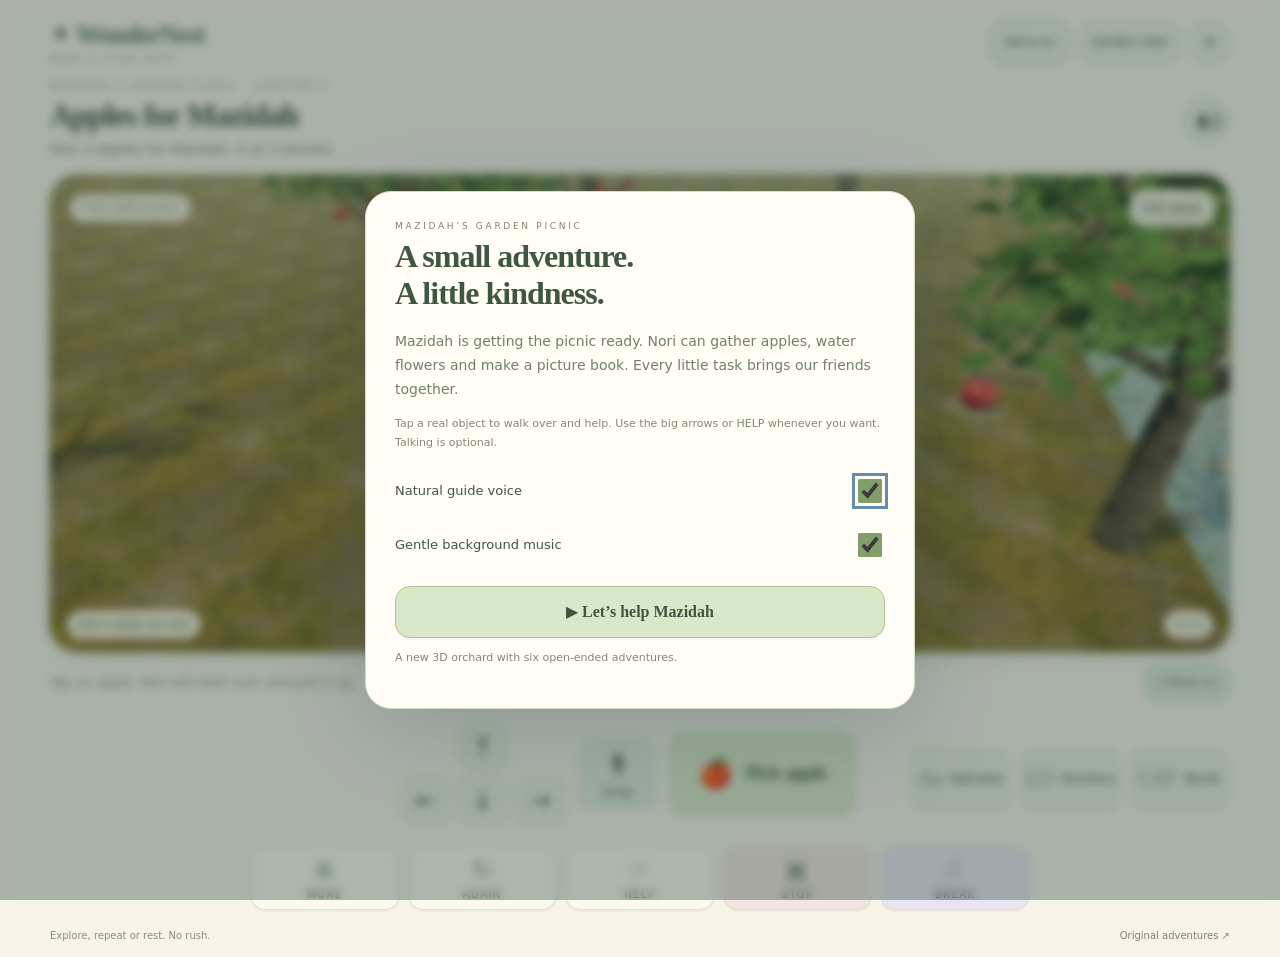
==== commit c876d4ca: "Add Nori and Mazidah’s 3D orchard adventures Add a real-time 3D orchard with an animated, fur-textur" ====
--- a/index.html
+++ b/index.html
@@ -1,45 +1,16 @@
-<!doctype html><html lang="en"><head><meta charset="utf-8"><meta name="viewport" content="width=device-width,initial-scale=1,viewport-fit=cover"><meta name="theme-color" content="#f8f4eb"><title>WonderNest · Alphabet & Number Adventures</title><style>
-:root{font-family:ui-rounded,"Trebuchet MS",system-ui,sans-serif;color:#3c5447;background:#f8f4eb;font-synthesis:none}*{box-sizing:border-box}[hidden]{display:none!important}body{margin:0}button,select,input{font:inherit}button{cursor:pointer;border:2px solid transparent;color:inherit;touch-action:manipulation;-webkit-tap-highlight-color:transparent}button:focus-visible,select:focus-visible,input:focus-visible,a:focus-visible{outline:4px solid #557bb1;outline-offset:3px}button:disabled{cursor:default;opacity:.5}button:active{filter:brightness(.95)}header{max-width:1150px;margin:auto;display:flex;justify-content:space-between;align-items:center;padding:18px 22px 12px;gap:10px}.brand{font-size:23px;font-weight:bold;letter-spacing:-.8px}.brand b{color:#bd9451}.brand small{display:block;font-size:10px;letter-spacing:2px;font-weight:normal;margin-top:3px}.header-tools{display:flex;gap:7px}.tool{min-width:62px;min-height:46px;padding:8px 13px;border-radius:18px;background:#e9ece1;border-color:#d8dece;font-size:14px}.tool[aria-pressed="true"]{background:#dbe8c9;border-color:#b7caa1}.map-tool{background:#e6ecdb}main{max-width:1150px;padding:4px 22px 24px;margin:auto}.mission-heading{display:flex;align-items:center;justify-content:space-between;gap:15px;margin:7px 0 13px}.eyebrow{font-size:11px;color:#7a8874;letter-spacing:2px;text-transform:uppercase;margin:0 0 6px}h1{font-size:32px;letter-spacing:-1px;margin:0 0 4px}.description{font-size:14px;color:#71816e;margin:0}.place-tag{border-radius:22px;padding:10px 16px;background:#ede7d9;color:#7e7159;font-size:13px;white-space:nowrap}
-.task-card{border:2px solid #d9e1cc;border-radius:22px;background:#fffdf5;display:flex;align-items:center;justify-content:space-between;gap:12px;padding:12px 16px;margin-bottom:11px;min-height:76px}.task-copy{display:flex;gap:12px;align-items:center;min-width:0}.task-text{font-size:20px;font-weight:bold;line-height:1.25}.objective-pictures{display:flex;align-items:center;gap:5px;flex-shrink:0}.token{width:35px;height:38px;display:inline-flex;border-radius:10px;background:#f1f0e4;padding:3px}.token svg{height:100%;width:100%}.token-filled{background:#dbe8ca}.hear{width:46px;min-height:46px;border-radius:16px;background:#e9eee2;border-color:#d5ddc9;flex-shrink:0;font-size:22px}.steps{display:flex;gap:14px;align-items:center;flex-wrap:wrap;margin:0 3px 12px;font-size:12px;color:#89917d}.step{display:flex;align-items:center;gap:5px}.step i{font-style:normal;border:1px solid #cbd2c0;width:22px;height:22px;display:inline-flex;align-items:center;justify-content:center;border-radius:50%;font-size:11px}.step.complete i{background:#d5e3c4;border-color:#b6c7a3}.step.current{color:#476a4f;font-weight:bold}.step.current i{background:#e5ecd8;border:2px solid #8ca276}
-.stage{position:relative;overflow:hidden;border:2px solid #d7e1cb;border-radius:28px;background:#e7eee0;width:100%;isolation:isolate;touch-action:pan-y}.world{position:absolute;inset:0 auto auto 0;will-change:transform}.world-scenery{position:absolute;width:100%;height:100%;inset:0;pointer-events:none}.actor{position:absolute;transform:translateX(-50%);pointer-events:none;z-index:2}.sprite{width:100%;aspect-ratio:1;background-image:url(character-animation-atlas.png);background-size:400% 200%;background-repeat:no-repeat;filter:drop-shadow(0 3px 2px #53634322)}.friend .sprite{background-position:0% 100%}.actor-name{position:absolute;left:50%;bottom:-17px;transform:translateX(-50%);font-size:12px;line-height:1.4;border-radius:10px;padding:1px 8px;background:#fff8e6b8;color:#637157}.held-item{position:absolute;width:29%;height:auto;left:78%;top:45%;filter:drop-shadow(0 2px 2px #0002)}.held-item:empty{display:none}.held-item svg{width:100%;height:100%}.facing-left .held-item{left:-6%}.world-object{position:absolute;transform:translateX(-50%);z-index:3;min-width:48px;min-height:48px;background:#fffcf0c9;border:2px solid #d1d8be;border-radius:18px;padding:6px 5px;display:flex;align-items:center;flex-direction:column;justify-content:center;gap:3px;user-select:none}.object-picture{display:block;width:var(--picture,50px);height:var(--picture,50px);pointer-events:none}.object-picture svg{width:100%;height:100%}.object-label{font-size:11px;font-weight:bold;line-height:1.1;pointer-events:none;max-width:95px}.world-object.goal{border-color:#8ca269;box-shadow:0 3px 0 #91a36e33;background:#fffbea}.world-object.hinted{outline:4px solid #bca05c;outline-offset:4px}.world-object.filled{background:#e1eacb;border-color:#a9bd8d}.world-object:disabled{opacity:.48}.friend-cue{background:#fff7eddd}.world-result{position:absolute;transform:translateX(-50%);z-index:1;pointer-events:none}.world-result svg{width:100%;height:100%}.world-result.small-result{width:30px!important;height:35px;bottom:49px!important;z-index:4}.bridge-plank{position:absolute;background:repeating-linear-gradient(90deg,#b89b6d 0,#b89b6d 9px,#a28a63 10px,#dbc398 12px);border-radius:5px;border-bottom:4px solid #8c7958;z-index:1}.word-bench{position:absolute;z-index:1;transform:translateX(-50%);display:flex;align-items:center;flex-direction:column;gap:8px;background:#fffae8dc;padding:10px 14px;border-radius:18px;border:1px solid #d3c6a6}.bench-model{font-size:24px;letter-spacing:5px;font-weight:bold}.bench-slots{display:flex;gap:6px}.bench-slots span{border:2px solid #b9c9aa;border-radius:8px;width:35px;height:40px;display:flex;align-items:center;justify-content:center;color:#7d8e6b77;font-size:24px}.bench-slots span.placed{background:#dbe9c9;color:#466c4a}
-.path-meter{height:6px;position:relative;margin:8px 16px 0;background:linear-gradient(90deg,#c5d6ad 0 20%,#b6cda3 20% 40%,#d4c8a6 40% 60%,#d6beb0 60% 80%,#b8cca9 80%);border-radius:10px}.path-meter i{position:absolute;top:-3px;width:12px;height:12px;background:#879f70;border:2px solid #f8f4eb;border-radius:50%;transform:translateX(-50%)}.status-row{display:flex;justify-content:space-between;gap:12px;align-items:center;min-height:44px;margin:5px 2px 7px}.inventory{display:flex;align-items:center;gap:7px;font-size:13px;color:#66795e;min-height:39px}.inventory svg{width:32px;height:34px}.empty-paws{font-size:12px;color:#7e8974}.feedback{font-size:12px;color:#7e876f;text-align:right;line-height:1.3;max-width:56%}.movement{display:flex;justify-content:center;align-items:center;gap:10px;margin:2px 0 15px}.move{width:75px;min-height:64px;border-radius:20px;background:#edeade;border-color:#d7d6c6;touch-action:none;font-size:29px;user-select:none}.jump{font-size:17px;min-width:82px;background:#e4ecdf}.action{min-height:64px;border-radius:20px;border-color:#b4c99a;background:#dfeccf;min-width:175px;padding:7px 17px;display:flex;justify-content:center;align-items:center;gap:9px;font-size:20px;font-weight:bold}.action-icon{width:38px;height:41px}.action-icon svg{width:100%;height:100%}.done-note{margin:0 0 13px;padding:10px 14px;background:#e8eddc;border-radius:14px;font-size:13px;color:#5b765b}.communication{border-top:1px solid #dddfcf;padding-top:13px}.communication p{font-size:11px;text-transform:uppercase;letter-spacing:1.6px;color:#849079;margin:0 0 10px}.cards{display:grid;grid-template-columns:repeat(5,1fr);gap:10px}.card{border:2px solid #dadfce;background:#fffdf6;border-radius:21px;min-height:86px;display:flex;align-items:center;justify-content:center;flex-direction:column;gap:6px;font-weight:bold;font-size:13px;letter-spacing:.7px}.card svg{height:33px;width:33px;stroke:#6a8874;stroke-width:3;fill:none;stroke-linecap:round;stroke-linejoin:round}.card.stop{background:#f2e6de}.card.stop svg{stroke:#ae7868}.card.break{background:#ebe7f2}.card.break svg{stroke:#8f7aa8}footer{display:flex;justify-content:space-between;gap:15px;font-size:11px;color:#7d8b73;line-height:1.5;margin-top:15px}a{color:#5b785e}.audio-note{font-size:11px;color:#748467;margin:8px 0 0}
-dialog{border:2px solid #d6dfc7;border-radius:27px;background:#fffdf5;color:#405747;padding:25px;width:calc(100% - 28px);max-width:520px;max-height:88vh;overflow:auto}dialog::backdrop{background:#30473d66}dialog h2{font-size:28px;margin:0 0 10px;letter-spacing:-.5px}dialog p{line-height:1.6;font-size:14px}dialog .action{width:100%;margin-top:18px}.dialog-top{display:flex;justify-content:space-between;align-items:center;gap:12px}.close-dialog{width:44px;height:44px;min-width:44px;border-radius:15px;border-color:#d9dfce;background:#edf0e4;font-size:24px}.map-place{margin:18px 0}.map-place h3{margin:0 0 8px;font-size:14px;letter-spacing:1px;color:#7b896f}.map-grid{display:grid;grid-template-columns:1fr;gap:9px}.mission-card{display:flex;align-items:center;gap:12px;text-align:left;border:2px solid #dce2cd;border-radius:19px;min-height:83px;padding:10px 14px;background:#f8f7eb}.map-icon{width:48px;height:50px;flex-shrink:0}.map-icon svg{width:100%;height:100%}.mission-card strong{font-size:17px;display:block;margin-bottom:4px}.mission-card small{font-size:12px;line-height:1.35;display:block;color:#7c866f}.option{display:flex;justify-content:space-between;align-items:center;gap:16px;font-size:15px;padding:13px 0}.option input[type=checkbox]{width:25px;height:25px;accent-color:#739161;flex-shrink:0}.option select{max-width:170px;min-height:44px;background:#f4f2e6;border:2px solid #d5ddc7;border-radius:11px;color:#4c674e;padding:6px;font:inherit}.option input[type=range]{width:135px;accent-color:#739161}.volume-control{display:flex;align-items:center;gap:8px}.hint{font-size:12px;line-height:1.6;color:#7b886f}.settings-block{border-top:1px solid #dce1d0;padding-top:14px;margin-top:12px}.settings-block h3{font-size:18px;margin:4px 0 8px}.sr{position:absolute;width:1px;height:1px;clip-path:inset(50%);overflow:hidden}
-@media(min-width:900px){.map-grid{grid-template-columns:1fr 1fr}#map{max-width:750px}}
-@media(max-width:540px){header{padding:12px 12px 8px;gap:7px}.brand{font-size:20px}.brand small{font-size:9px;letter-spacing:1px}.header-tools{gap:5px}.tool{min-width:46px;min-height:44px;padding:7px 9px;font-size:12px;border-radius:16px}main{padding:4px 12px 18px}.mission-heading{margin:5px 0 11px;gap:10px}h1{font-size:26px}.eyebrow{font-size:9px;letter-spacing:1.7px}.description{font-size:12px;max-width:270px;line-height:1.4}.place-tag{display:none}.task-card{padding:9px 11px;gap:8px;min-height:78px;border-radius:20px}.task-copy{gap:6px;flex-wrap:wrap}.task-text{font-size:18px}.objective-pictures{gap:3px}.token{width:26px;height:29px;padding:2px}.hear{width:44px;min-height:44px;font-size:19px}.steps{gap:9px;margin-bottom:10px;font-size:10px}.step{gap:3px}.step i{width:18px;height:18px;font-size:9px}.stage{border-radius:22px}.object-label{font-size:10px}.world-object{padding:4px 3px;border-radius:14px}.actor-name{font-size:10px;bottom:-13px}.status-row{gap:8px;margin-top:6px;min-height:45px}.inventory{font-size:11px}.inventory svg{width:27px;height:29px}.feedback{font-size:10px;max-width:52%}.empty-paws{font-size:10px}.movement{gap:7px;margin-bottom:13px}.move{width:58px;min-height:59px;border-radius:18px;font-size:26px}.jump{min-width:65px;font-size:14px}.action{min-width:127px;min-height:59px;padding:6px 10px;border-radius:18px;font-size:17px;gap:5px}.action-icon{width:30px;height:34px}.cards{gap:6px}.card{border-radius:17px;min-height:81px;font-size:10px;gap:5px}.card svg{width:29px;height:29px}.communication p{font-size:9px;letter-spacing:1.1px}.done-note{font-size:12px}.word-bench{padding:6px 8px;gap:5px}.bench-model{font-size:18px}.bench-slots span{width:25px;height:30px;font-size:18px}.bench-slots{gap:4px}footer{font-size:10px;gap:8px}.audio-note{font-size:10px}dialog{padding:20px}dialog h2{font-size:25px}.option{font-size:14px;gap:10px}.option select{max-width:150px}.option input[type=range]{width:105px}}
-@media(max-width:359px){.brand{font-size:18px}.brand small{font-size:8px}.tool{min-width:44px;padding:6px 7px}.header-tools{gap:4px}.move{width:49px}.jump{min-width:55px}.action{min-width:116px}.movement{gap:5px}.step{gap:2px}.steps{gap:5px}.task-text{font-size:17px}.feedback{font-size:10px}.option select{max-width:132px}}
-@media(prefers-reduced-motion:reduce){*{scroll-behavior:auto}}
-.completed-object{background:transparent!important;border-color:transparent!important;box-shadow:none!important;opacity:1!important;pointer-events:none}.completed-object .object-label{display:none}.map-overview{display:grid;grid-template-columns:repeat(5,1fr);gap:5px;padding:8px 0 10px;border-bottom:1px solid #dce3cc}.map-overview button{display:flex;align-items:center;justify-content:center;flex-direction:column;gap:6px;background:#eef1df;border-color:#dbe1c9;border-radius:16px;min-height:75px;min-width:0;padding:8px 2px}.map-overview span{width:32px;height:34px}.map-overview svg{width:100%;height:100%}.map-overview small{font-size:10px}@media(max-width:359px){.map-overview small{font-size:8px}.map-overview span{width:28px;height:30px}}.small-shape{width:100%;height:100%;display:flex;align-items:center;justify-content:center}.small-shape svg{width:45%!important;height:45%!important}.water-effect{position:absolute;z-index:5;width:40px;height:48px;pointer-events:none;animation:pour-water .45s ease-out forwards}.water-effect svg{height:100%;width:100%}@keyframes pour-water{from{transform:translate(-50%,-8px);opacity:.85}to{transform:translate(-50%,15px);opacity:0}}.world-object{background:transparent;border-color:transparent;box-shadow:none}.world-object.goal{background:transparent;border-color:transparent;box-shadow:none}.world-object.goal .object-picture{background:#fff9e5d9;border-radius:50%;outline:2px solid #9daf7a;outline-offset:3px}.object-label{background:#fff9e6d9;border-radius:8px;padding:2px 4px}.world-object.filled{background:transparent;border-color:transparent}.completed-object .object-picture{filter:drop-shadow(0 2px 2px #42513a22)}
-.photo-panel{position:absolute;top:0;width:33.333334%;height:100%;background-size:100% 125%;background-repeat:no-repeat}.photo-panel+.photo-panel{mask-image:linear-gradient(90deg,transparent,#000 2%,#000 100%)}#scenery{position:absolute;inset:0;pointer-events:none}.stage{border-color:#b9c0a3;background:#aab68d}.actor .sprite{filter:drop-shadow(0 5px 3px #2d321a55)}.story-banner{display:flex;align-items:center;gap:12px;margin:0 0 12px;border-left:3px solid #c7b289;padding:4px 0 4px 12px}.story-banner p{flex:1;margin:0;font-size:13px;line-height:1.5;color:#6e785c}.story-button{min-width:70px;min-height:44px;border-radius:14px;background:#eae4d5;border-color:#dbd3bf;font-size:12px}.movement{margin:10px 0}.move{display:flex;flex-direction:column;align-items:center;justify-content:center;gap:0;height:72px;min-height:64px;box-shadow:0 3px 0 #c5c6b4}.move span{font-size:29px;line-height:1}.move small{font-size:12px;font-weight:bold;line-height:1.4}.move.jump svg{width:44px;height:34px}.move.jump{min-width:75px}.action{min-height:72px}.next-chapter{display:block;width:100%;background:#5d795a;color:#fffdf3;border-radius:18px;min-height:54px;padding:12px;font-size:18px;font-weight:bold;margin:0 0 14px}.watch-row{display:flex;gap:12px;align-items:center;border-top:1px solid #daddcb;padding-top:15px;margin-top:15px}.watch-row>span{font-size:11px;color:#7a836b}.watch-button{display:flex;align-items:center;gap:9px;min-height:48px;padding:10px 16px;border:2px solid #c7cdb9;border-radius:17px;background:#ebeade;font-weight:bold;font-size:13px}.watch-button>span{color:#916f58}.keepsakes{margin-top:16px;border:1px solid #d8deca;border-radius:16px;padding:12px}.keepsakes summary{cursor:pointer;min-height:32px;font-size:13px;font-weight:bold}.keepsakes p{font-size:11px;line-height:1.5;color:#7c866f}#storyKeepsakes{display:grid;grid-template-columns:repeat(8,1fr);gap:6px}.keepsake{position:relative;min-height:54px;min-width:0;border-radius:12px;background:#efeee1;border-color:#dcdcc8;padding:5px}.keepsake span{display:block;width:28px;height:30px;margin:auto;opacity:.65}.keepsake svg{width:100%;height:100%}.keepsake small{display:block;font-size:10px}.keepsake.saved{background:#dde9cf;border-color:#acc599}.keepsake.saved span{opacity:1}.keepsake.here{outline:2px solid #aa955f;outline-offset:1px}.storybook-art{position:relative;height:170px;overflow:hidden;border-radius:20px;background:url(picnic-panorama.png) left center/cover;margin-bottom:18px}.storybook-art .sprite{position:absolute;bottom:5px;width:145px}.book-nori{left:8%}.book-mazidah{left:52%;background-position:0% 100%}.video-link{display:flex;gap:14px;align-items:center;text-decoration:none;border:2px solid #d1d9c3;background:#eef0e2;border-radius:18px;padding:16px;margin:14px 0;min-height:76px}.video-link>span:first-child{font-size:28px}.video-link strong,.video-link small{display:block}.video-link small{font-size:12px;line-height:1.5;font-weight:normal;margin-top:4px}.hear:disabled{opacity:.35}.tool:disabled{opacity:.6}
-@media(max-width:540px){.story-banner p{font-size:11px;line-height:1.45}.story-banner{gap:8px;margin-bottom:9px;padding-left:9px}.story-button{min-width:60px;padding:6px}.move{height:66px}.action{min-height:66px}.move.jump{min-width:64px}.move small{font-size:10px}.move.jump svg{width:37px;height:30px}.watch-row{gap:8px}.watch-row>span{font-size:10px}.watch-button{padding:9px 12px;font-size:12px}.next-chapter{font-size:16px}.keepsake{padding:3px;min-height:48px}.keepsake span{width:23px;height:25px}#storyKeepsakes{gap:4px}.storybook-art{height:150px}}
-@media(max-width:359px){.move.jump{min-width:55px}.movement{gap:5px}.move{width:49px}.action{min-width:116px}.story-banner p{font-size:10px}.keepsake span{width:20px;height:23px}#storyKeepsakes{grid-template-columns:repeat(4,1fr)}}
-@media(max-width:540px) and (max-height:700px){header{padding-top:8px;padding-bottom:5px}.brand{font-size:17px}.brand small{font-size:7px}.description{display:none}.mission-heading{margin-top:2px;margin-bottom:6px}h1{font-size:23px}.eyebrow{font-size:8px;margin-bottom:3px}.story-banner{min-height:44px;margin-bottom:6px;padding-top:0;padding-bottom:0;justify-content:space-between}.story-banner p{display:none}.story-banner:before{content:'Mazidah’s garden picnic';font-size:11px;color:#788064}.task-card{min-height:63px;margin-bottom:6px;padding:7px 10px}.task-text{font-size:16px}.steps{margin-bottom:6px}.movement{margin-top:7px;margin-bottom:7px}.move,.action{height:60px;min-height:60px}}
-.intro-sound{display:flex;align-items:center;justify-content:space-between;min-height:44px;font-size:14px;gap:15px}.intro-sound input{width:25px;height:25px;accent-color:#739161}audio[hidden]{display:none}.learning-toolbar{display:grid;grid-template-columns:repeat(3,1fr);gap:8px;margin:13px 0}.learning-toolbar button{display:flex;flex-direction:column;align-items:center;justify-content:center;min-height:65px;border-radius:16px;background:#e8eddc;border-color:#c6d2b6;font-size:12px;gap:3px}.learning-toolbar b{font-size:21px;color:#647d5c}.learning-hint{display:flex;gap:8px;flex-wrap:wrap;align-items:center;background:#eee8da;border-radius:15px;padding:10px;margin-bottom:13px;font-size:13px}.learning-hint strong{font-size:24px}.learning-hint button,.preview-buttons button,.chosen-model button,.range-toggle{min-height:44px;padding:8px 12px;border-radius:13px;border-color:#cdd3bc;background:#f6f3e7;font-size:12px}.learning-hint span{flex:1}.learning-tabs{display:grid;grid-template-columns:repeat(3,1fr);gap:6px;margin:15px 0}.learning-tabs button{min-height:48px;border-radius:14px;background:#eeeade;border-color:#d8dcc9;font-size:13px}.learning-tabs button[aria-pressed=true],.picker.selected,.word-picker.selected{background:#dbe8ca;border-color:#859d6d}.picker-grid{display:grid;grid-template-columns:repeat(auto-fit,minmax(44px,1fr));gap:6px}.picker{min-height:52px;min-width:44px;background:#f4efe1;border:2px solid #dadac7;border-radius:12px;font-size:23px;font-weight:bold;padding:4px}.picker small{font-size:13px;margin-left:3px;font-weight:normal}.chosen-model{display:flex;align-items:center;justify-content:center;gap:15px;flex-wrap:wrap;padding:14px 0}.chosen-model strong{font-size:32px}.chosen-model>span:has(svg){width:65px;height:70px}.chosen-model svg{width:100%;height:100%}.preview-buttons{display:flex;gap:8px;justify-content:center}.learning-missions{display:grid;gap:9px;margin-top:15px}.learning-missions button{display:block;min-height:75px;width:100%;padding:12px 14px;background:#edf0e0;border:2px solid #d3dbc2;border-radius:18px;text-align:left;font-size:16px;font-weight:bold}.learning-missions small{display:block;font-size:11px;line-height:1.5;color:#748068;margin-top:5px;font-weight:normal}.word-picker-grid{display:grid;grid-template-columns:repeat(auto-fit,minmax(85px,1fr));gap:8px}.word-picker{min-height:100px;border:2px solid #d9ddc8;background:#f3f0e1;border-radius:16px;padding:8px;display:flex;flex-direction:column;align-items:center;gap:5px}.word-picker>span{width:46px;height:48px}.word-picker svg{width:100%;height:100%}.word-picker strong{font-size:19px;letter-spacing:2px}#learningMenu{max-width:650px}.objective-pictures{flex-wrap:wrap;max-width:220px}@media(max-width:540px){.objective-pictures{max-width:165px}.learning-toolbar{gap:6px}.learning-toolbar button{min-height:61px;font-size:11px}.learning-hint{font-size:11px}.learning-hint button{font-size:11px;padding:7px 9px}.learning-tabs button{font-size:11px;padding:6px}.word-picker-grid{grid-template-columns:repeat(3,1fr)}}.picker,.word-picker{position:relative}.learned:after{content:"✓";position:absolute;top:1px;right:4px;font-size:12px;color:#5d7d4f}.audio-bar{display:flex;align-items:center;justify-content:space-between;gap:10px;margin-top:8px}.audio-bar .audio-note{margin:0;flex:1}.audio-bar .tool{white-space:nowrap;min-height:44px;font-size:12px}.header-tools{flex-shrink:0}.brand{min-width:0}@media(max-width:350px){.brand{font-size:17px}.brand small{font-size:7px;letter-spacing:.5px}}</style></head><body>
-<header><div class="brand"><b>✦</b> WonderNest<small>NORI’S STAR PATH · GARDEN PICNIC</small></div><div class="header-tools"><button id="soundToggle" class="tool" aria-label="Toggle guide voice" aria-pressed="true">♫ On</button><button id="mapOpen" class="tool map-tool" aria-label="Open adventure map">⌘ Map</button><button id="settingsOpen" class="tool" aria-label="Grown-up options">☷</button></div></header>
-<main id="adventure"><div class="mission-heading"><div><p class="eyebrow" id="chapterLabel">Mazidah’s garden picnic</p><h1 id="missionTitle"></h1><p class="description" id="missionDescription"></p></div><span class="place-tag" id="placeName">Orchard</span></div>
-<div class="story-banner"><p id="storyLine"></p><button id="storyOpen" class="story-button" aria-label="Read this chapter’s story">▤ Story</button></div><div class="task-card"><div class="task-copy"><span class="task-text" id="objective"></span><span id="objectivePictures" class="objective-pictures" aria-hidden="true"></span></div><button id="hear" class="hear" title="Hear the next task" aria-label="Hear the next task in our guide’s voice">◖))</button></div>
-<div id="steps" class="steps" aria-label="Adventure steps"></div>
-<section id="stage" class="stage" aria-label="A connected world. Tap objects to walk to them and interact."><div class="world" id="world"><div id="scenery"></div><div id="results"></div><div id="effects" aria-hidden="true"></div><div class="actor friend" id="friend"><div class="sprite" id="friendSprite" role="img" aria-label="Mazidah, a lifelike white rabbit with a purple bow"></div><span class="actor-name">Mazidah</span></div><div class="actor" id="nori"><div class="sprite" id="noriSprite" role="img" aria-label="Nori, a lifelike fox with mint scarf and gold star"></div><div class="held-item" id="heldItem" aria-hidden="true"></div><span class="actor-name">Nori</span></div><div id="objects"></div></div></section>
-<div class="movement" role="group" aria-label="Move and interact"><button class="move" id="left" aria-label="Move Nori left"><span aria-hidden="true">←</span><small>Left</small></button><button class="move" id="right" aria-label="Move Nori right"><span aria-hidden="true">→</span><small>Right</small></button><button class="move jump" id="jump" aria-label="Jump"><svg viewBox="0 0 60 40" aria-hidden="true"><path d="M10 32Q28-12 47 23M39 18l8 6 5-10" fill="none" stroke="currentColor" stroke-width="4" stroke-linecap="round"/><ellipse cx="21" cy="30" rx="7" ry="5" fill="currentColor"/><circle cx="12" cy="23" r="3" fill="currentColor"/><circle cx="19" cy="20" r="3" fill="currentColor"/><circle cx="26" cy="22" r="3" fill="currentColor"/></svg><small>Jump</small></button><button class="action" id="action"><span id="actionIcon" class="action-icon" aria-hidden="true"></span><span id="actionLabel">Go</span></button></div>
-<div class="path-meter" aria-hidden="true"><i id="pathPosition"></i></div><div class="status-row"><div class="inventory" id="inventory" aria-label="What Nori is carrying"></div><div class="feedback" id="feedback" role="status" aria-live="polite"></div></div>
-<p class="done-note" id="doneNote" hidden></p><button class="next-chapter" id="nextChapter" hidden>Next chapter →</button>
-
-<nav class="learning-toolbar" aria-label="Learning adventures"><button data-learning-open="alphabet"><b>Aa</b> Alphabet</button><button data-learning-open="numbers"><b>123</b> Numbers</button><button data-learning-open="words"><b>CAT</b> Words</button></nav><div class="learning-hint" id="learningHint" hidden><strong id="learningModel"></strong><span id="learningExample"></span><button id="nameHear">Hear letter name</button><button id="wordHear">Hear picture word</button></div><section class="communication" aria-label="Communication choices"><p>You choose the pace. Tapping is enough.</p><div class="cards">
-<button id="more" class="card" aria-label="More adventures"><svg viewBox="0 0 48 48" aria-hidden="true"><circle cx="24" cy="24" r="20"/><path d="M24 11v26M11 24h26"/></svg>MORE</button>
-<button id="again" class="card" aria-label="Repeat this adventure"><svg viewBox="0 0 48 48" aria-hidden="true"><path d="M12 13a17 17 0 1 1-4 18M12 5v12H2"/></svg>AGAIN</button>
-<button id="help" class="card" aria-label="Help me reach the next step"><svg viewBox="0 0 48 48" aria-hidden="true"><path d="M8 29h9l6-7q3-4 6 0l-5 7h11q8 0 3 6l-8 6H8ZM8 27v15M17 14q0-7 7-7t7 7q0 5-7 7M24 26v1"/></svg>HELP</button>
-<button id="stop" class="card stop" aria-label="Stop"><svg viewBox="0 0 48 48" aria-hidden="true"><path d="M17 4h14l13 13v14L31 44H17L4 31V17ZM18 17v14M25 17v14M32 17v14"/></svg>STOP</button>
-<button id="break" class="card break" aria-label="Break"><svg viewBox="0 0 48 48" aria-hidden="true"><path d="M12 42V7M12 25q15-16 25-15Q42 32 17 32M17 32l13-14"/></svg>BREAK</button>
-</div></section><div class="audio-bar"><p id="audioNote" class="audio-note">Natural guide voice · gentle volume. Tap Voice or Hear. No microphone.</p><button id="musicToggle" class="tool" aria-label="Toggle background music" aria-pressed="true">♫ Music on</button></div><div class="watch-row"><button id="videosOpen" class="watch-button"><span aria-hidden="true">▶</span> Watch together</button><span>Educational videos · ask a grown-up</span></div><details class="keepsakes"><summary>Our story chapters</summary><p>Every chapter is open. The pictures remember completed tasks during this visit.</p><div id="storyKeepsakes"></div></details><footer><span>No rush. Explore, repeat or rest.</span><a href="mazidah-reference.html" target="_blank" rel="noopener">Mazidah reference ↗</a></footer></main>
-<dialog id="map"><div class="dialog-top"><h2>Where shall we play?</h2><button class="close-dialog" id="mapClose" aria-label="Return to adventure">×</button></div><p class="hint">Every place is open. Your adventures stay where you left them during this visit.</p><div class="map-overview" id="mapOverview" aria-label="Connected places"></div><p class="hint">Our story: apples → water → grow → baskets → bridge → colour trail → picnic → thank-you letter. Choose any chapter.</p><button id="mapLearning" class="action">Aa · 123 · Word adventures</button><div id="mapChoices"></div></dialog>
-<dialog id="pause"><h2 id="pauseTitle">A little rest.</h2><p id="pauseText"></p><button class="action" id="resume">▶ Keep playing</button></dialog>
-<dialog id="settings"><h2>Grown-up options</h2><h3>Sound & movement</h3><label class="option">Natural guide voice <input id="speech" type="checkbox" checked></label><p class="hint" id="voiceNote">Pre-recorded synthetic speech with a playful, youthful guide voice. Short prompts name actions, numbers, colours, shapes and letters. No device robot voice or electronic beeps.</p><label class="option">Guide volume <span class="volume-control"><input id="volume" type="range" min="0" max="100" step="5" value="35"><output id="volumeValue">35%</output></span></label><p class="hint">Sound starts after your first tap. STOP, BREAK, options, the map and video choices silence the guide. New prompts replace earlier ones. Pictures remain usable with sound off.</p><div class="settings-block"><h3>Background music</h3><label class="option">Gentle instrumental music <input id="musicEnabled" type="checkbox" checked></label><label class="option">Music volume <span class="volume-control"><input id="musicVolume" type="range" min="0" max="50" step="1" value="12"><output id="musicVolumeValue">12%</output></span></label><p class="hint" id="musicNote">Soft acoustic music, without vocals. It starts after Play, lowers while the guide speaks, and pauses for STOP, BREAK, menus and when you leave the game.</p><details class="hint"><summary>Music credit</summary><p>“Carefree” by <a href="https://incompetech.com/music/royalty-free/index.html?isrc=USUAN1400037" target="_blank" rel="noopener">Kevin MacLeod (incompetech.com)</a>. Licensed under <a href="https://creativecommons.org/licenses/by/4.0/" target="_blank" rel="noopener">Creative Commons: By Attribution 4.0</a>. Looped and volume-adjusted during play.</p></details></div><label class="option">Reduced motion <input id="reduced" type="checkbox"></label><p class="hint">Reduced motion keeps poses still and moves Nori directly to tapped destinations. Arrow movement remains under your control.</p>
-<div class="settings-block"><h3>How much to explore</h3><label class="option">Number adventures <select id="numberRange"><option value="5">1–5</option><option value="10">1–10</option></select></label><label class="option">Apples / water pumps <select id="amount"><option value="1">1</option><option value="2" selected>2</option><option value="3">3</option><option value="4">4</option><option value="5">5</option></select></label><label class="option">Sorting / shapes / letters <select id="choices"><option value="2" selected>Two</option><option value="3">Three</option></select></label><label class="option">Letter set <select id="letterSet"><option value="6">A–F</option><option value="26" selected>A–Z</option></select></label><label class="option">Show word workshop <input id="wordPlay" type="checkbox" checked></label><label class="option">Word set <select id="wordLength"><option value="all">2 & 3 letters</option><option value="2">2 letters</option><option value="3">3 letters</option></select></label><p class="hint">Task changes start a fresh version of the current adventure. Other adventures start fresh with those choices when next opened. Word play is optional supported copying with a visible model.</p></div>
-<div class="settings-block"><h3>Play together</h3><p class="hint">Tap an object to make Nori walk over and use it. Arrows also move Nori. The big action button says Go when a destination is farther away, then changes to Pick, Give, Plant, Water or the next action when close. HELP brings Nori to a useful place without doing the action.</p><p class="hint">MORE opens the map; AGAIN restarts this adventure. A finished chapter offers Next chapter. AGAIN starts another round with another colour, shape, letter or word. Story and chapter choices are always available. There is no target time, score, failure screen or required speech. Take breaks whenever wanted.</p><p class="hint">Keyboard: arrows to move, Space to jump. All buttons also support Tab and Enter/Space. No dragging is required.</p></div><button class="action" id="settingsClose">Back to adventure</button></dialog>
-<dialog id="storyDialog" aria-labelledby="storyHeading"><p class="eyebrow">Mazidah’s garden picnic</p><div class="storybook-art" aria-hidden="true"><div class="book-nori sprite"></div><div class="book-mazidah sprite"></div></div><h2 id="storyHeading">Apples for our picnic</h2><p id="storyText"></p><p class="hint">Tap a picture or use the big buttons. You can explore, ask for help or rest whenever you like. No talking is required.</p><label class="intro-sound">Natural guide voice <input id="introSound" type="checkbox" checked></label><label class="intro-sound">Gentle background music <input id="introMusic" type="checkbox" checked></label><button class="action" id="storyStart">▶ Let’s help Mazidah</button></dialog>
-<dialog id="videos" aria-labelledby="videoHeading"><div class="dialog-top"><h2 id="videoHeading">Watch together</h2><button class="close-dialog" id="videosClose" aria-label="Return to our picnic">×</button></div><div id="videoGate"><p>A grown-up can choose an educational video to watch together.</p><p class="hint">This opens YouTube in a separate tab. Internet is needed. A grown-up should choose the video and supervise; YouTube controls its own recommendations and adverts. The game waits here.</p><button id="videoUnlock" class="action">I’m the grown-up · Show links</button></div><div id="videoChoices" hidden><a class="video-link" id="youtubeLink" href="https://www.youtube.com/@msrachel/videos" target="_blank" rel="noopener noreferrer"><span aria-hidden="true">▶</span><span><strong>Ms Rachel on YouTube ↗</strong><small>Choose a video from her official channel.</small></span></a><a class="video-link" href="https://www.msrachel.com/pages/videos" target="_blank" rel="noopener noreferrer"><span aria-hidden="true">▤</span><span><strong>Ms Rachel’s video page ↗</strong><small>Browse her official website together.</small></span></a><p class="hint">External resources; WonderNest is not affiliated with Ms Rachel or YouTube. No video starts inside this game.</p></div></dialog>
-<dialog id="learningMenu" aria-labelledby="learningTitle"><div class="dialog-top"><h2 id="learningTitle">Learn & explore</h2><button id="learningClose" class="close-dialog" aria-label="Return to the game">×</button></div><div class="learning-tabs"><button data-learning-tab="alphabet" aria-pressed="true">Aa Alphabet</button><button data-learning-tab="numbers" aria-pressed="false">123 Numbers</button><button data-learning-tab="words" aria-pressed="false">Words</button></div>
-<section id="learn-alphabet"><p class="hint">Choose any letter. Each adventure uses a few pictures at a time. A small check remembers pages shared during this visit.</p><div class="picker-grid" id="alphabetPicker"></div><div class="chosen-model"><strong id="selectedLetter">A a</strong><span id="letterPicture"></span><span id="letterWord">apple</span></div><p class="hint" id="letterExampleNote"></p><div class="preview-buttons"><button id="alphabetName">Hear letter name</button><button id="alphabetWord">Hear picture word</button></div><div class="learning-missions"><button data-letter-mission="alphapicture">Collect a book page<small>Letter → picture → lowercase postbox → Mazidah</small></button><button data-letter-mission="letters">Deliver letter post<small>Match two or three uppercase / lowercase pairs</small></button><button data-letter-mission="abcorder">Build an ABC path<small>Collect and order three letters, then open the gate. X–Y–Z ends the alphabet.</small></button></div></section>
-<section id="learn-numbers" hidden><p class="hint">Choose a number for Mazidah’s picnic.</p><div class="picker-grid" id="numberPicker"></div><div class="chosen-model"><strong id="selectedNumber">1</strong><span id="numberExample"></span><button id="numberHear">Hear number</button></div><button id="rangeToggle" class="range-toggle">Show numbers 1–10</button><div class="learning-missions"><button data-number-mission="numbermatch">Match number baskets<small>Take a numeral → count the basket → deliver</small></button><button data-number-mission="pack">Pack Mazidah’s basket<small>Carry one apple at a time and count it into the basket</small></button><button data-number-mission="numbertrail">Follow a number trail<small>Follow three numbers, open the gate and walk through. Larger choices use a trail ending at 5 or 10.</small></button></div></section>
-<section id="learn-words" hidden><p class="hint">Choose a picture word. Copy its letters, then use the action or open its picture.</p><div class="word-picker-grid" id="wordPicker"></div><div class="chosen-model"><strong id="selectedWord">UP</strong><button id="selectedWordHear">Hear word</button></div><button class="action" id="wordMission">Build this word →</button><p class="hint">Two letters: UP · IN · ON · GO. Three letters: SUN · CUP · HAT · MAP · CAT · DOG · BOX · BED · BUS · LOG · PIG · BAG.</p></section>
-</dialog><audio id="backgroundMusic" src="background-music.mp3" loop preload="none" hidden></audio><script src="missions.js?v=gentle-music-5"></script><script src="learning.js?v=gentle-music-5"></script><script src="art.js?v=gentle-music-5"></script><script src="learning-art.js?v=gentle-music-5"></script><script src="mazidah-voice-bank.js?v=gentle-music-5"></script><script src="world.js?v=gentle-music-5"></script><script src="music.js?v=gentle-music-5"></script></body></html>
-
+<!doctype html><html lang="en"><head><meta charset="utf-8"><meta name="viewport" content="width=device-width,initial-scale=1,viewport-fit=cover"><meta name="theme-color" content="#f5f1e6"><title>WonderNest · The Orchard Picnic</title><link rel="stylesheet" href="orchard.css?v=orchard-1"></head><body>
+<main id="game">
+ <header><a class="brand" href="index.html">✦ WonderNest<small>NORI’S STAR PATH</small></a><div class="tools"><button id="soundToggle" aria-pressed="true" aria-label="Toggle guide voice">Voice on</button><button id="cameraToggle" aria-pressed="false" aria-label="Toggle wide garden view">Garden view</button><button id="settingsOpen" aria-label="Grown-up options">⚙</button></div></header>
+ <section class="mission"><div><p class="eyebrow" id="chapterLabel">A GARDEN PICNIC · CHAPTER 1</p><h1 id="missionTitle">Apples for Mazidah</h1><p id="objective">Pick 3 apples for Mazidah.</p></div><button id="hear" aria-label="Hear the task">◖))</button></section>
+ <section id="stage" aria-label="3D orchard. Tap an apple or an object to walk to it."><canvas id="world" aria-label="Nori and Mazidah in a three-dimensional orchard"></canvas><div class="scene-top"><span id="place">THE ORCHARD</span><button id="storyOpen">Our story</button></div><div id="loading" role="status"><span class="loading-leaf">✦</span><strong>Opening the garden…</strong><span>Getting Nori’s paws ready.</span></div><div id="sceneLabels" aria-hidden="true"><span id="noriName">Nori</span><span id="bunnyName">Mazidah</span></div><div class="scene-bottom"><span id="inventory">Nori’s paws are free</span><span id="progress">0 / 3</span></div><div id="targets" class="sr" aria-label="Objects in the garden"></div><div id="completeBanner" hidden><strong>A little kindness, shared.</strong><button id="nextTask">Next adventure →</button></div></section>
+ <div class="feedback"><p id="feedback" role="status" aria-live="polite">Tap an apple. Nori will walk over and pick it up.</p><button id="musicToggle" aria-label="Toggle background music" aria-pressed="true">♫ Music on</button></div>
+ <nav class="movement" aria-label="Move and interact"><div class="dpad"><button id="forward" aria-label="Move Nori forward">↑</button><button id="left" aria-label="Move Nori left">←</button><button id="back" aria-label="Move Nori back">↓</button><button id="right" aria-label="Move Nori right">→</button></div><button class="jump" id="jump"><span>↟</span>Jump</button><button class="action" id="action"><span id="actionPicture">◉</span><strong id="actionLabel">Pick apple</strong></button></nav>
+ <nav class="learn" aria-label="Learning adventures"><button id="alphabetOpen"><b>Aa</b> Alphabet</button><button id="numbersOpen"><b>123</b> Numbers</button><button id="wordsOpen"><b>CAT</b> Words</button></nav>
+ <nav class="choices" aria-label="Communication choices"><button id="more"><span>⊕</span>MORE</button><button id="again"><span>↻</span>AGAIN</button><button id="help"><span>☞</span>HELP</button><button id="stop"><span>▣</span>STOP</button><button id="break"><span>♧</span>BREAK</button></nav><footer>Explore, repeat or rest. No rush. <a href="classic.html">Original adventures ↗</a></footer>
+</main>
+<dialog id="storyDialog"><p class="eyebrow">MAZIDAH’S GARDEN PICNIC</p><h2 id="storyHeading">A small adventure.<br>A little kindness.</h2><p id="storyText">Mazidah is getting the picnic ready. Nori can gather apples, water flowers and make a picture book. Every little task brings our friends together.</p><p class="hint">Tap a real object to walk over and help. Use the big arrows or HELP whenever you want. Talking is optional.</p><label>Natural guide voice <input id="introSound" type="checkbox" checked></label><label>Gentle background music <input id="introMusic" type="checkbox" checked></label><button id="storyStart" class="primary" disabled>Opening the garden…</button><p class="hint" id="introNote">A new 3D orchard with six open-ended adventures.</p></dialog>
+<dialog id="pause"><p class="eyebrow">YOUR ADVENTURE CAN WAIT</p><h2 id="pauseTitle">A little rest.</h2><p>Nori and Mazidah will be right here.</p><button id="resume" class="primary">▶ Keep playing</button></dialog>
+<dialog id="settings"><div class="dialog-top"><h2>Grown-up options</h2><button id="settingsClose" aria-label="Close options">×</button></div><h3>Sound & comfort</h3><label>Natural guide voice <input id="speech" type="checkbox" checked></label><label>Guide volume <span><input id="volume" type="range" min="0" max="100" step="5" value="35"><output id="volumeValue">35%</output></span></label><label>Gentle instrumental music <input id="musicEnabled" type="checkbox" checked></label><label>Music volume <span><input id="musicVolume" type="range" min="0" max="50" value="12"><output id="musicVolumeValue">12%</output></span></label><p class="hint" id="musicNote">Music lowers under speech and pauses during menus and breaks.</p><label>Reduced motion <input id="reduced" type="checkbox"></label><p class="hint">Still poses, a steady wide camera and direct travel when tapping or using HELP. The arrows remain under your control.</p><label>Picture choices <select id="choiceCount"><option value="2">Two</option><option value="3">Three</option></select></label><p class="hint">No timers, scores, microphone, required speech or failure screens. Settings and learning choices pause the world. Picture-choice settings apply when a new adventure starts.</p><details><summary>About this 3D prototype & credits</summary><p class="hint">Real-time 3D animals and scenery, photographic terrain textures and environmental lighting. Nori uses a licensed rigged fox model; Mazidah is a procedural fur-covered rabbit. This is a play prototype with no clinical-effectiveness claim.</p><p class="hint">Music: “Carefree” by Kevin MacLeod, <a href="https://incompetech.com/music/royalty-free/index.html?isrc=USUAN1400037" target="_blank" rel="noopener">incompetech.com</a>, <a href="https://creativecommons.org/licenses/by/4.0/" target="_blank" rel="noopener">CC BY 4.0</a>. Looped and volume-adjusted.</p><p class="hint"><a href="ORCHARD-CREDITS.md" target="_blank">3D asset and library credits</a> · <a href="classic.html">Original learning adventures</a></p></details></dialog>
+<dialog id="adventureBook"><div class="dialog-top"><div><p class="eyebrow">A LITTLE WORLD TO EXPLORE</p><h2>Our picnic adventures</h2></div><button data-close="adventureBook" aria-label="Close adventures">×</button></div><p>Every chapter is open. Choose what feels interesting.</p><div id="chapterCards"></div></dialog>
+<dialog id="learningMenu"><div class="dialog-top"><h2 id="learnTitle">Choose a letter</h2><button data-close="learningMenu" aria-label="Close learning choices">×</button></div><p id="learnNote"></p><div id="picker"></div><div id="selection"><strong id="selectedValue">A a</strong><span id="selectedPicture"></span><span id="selectedWord">apple</span></div><div class="preview"><button id="previewVoice">Hear it</button><button id="startLesson" class="primary">Play this adventure →</button></div></dialog>
+<audio id="backgroundMusic" src="background-music.mp3" loop preload="none" hidden></audio><audio id="guideVoice" preload="auto" hidden></audio><script src="missions.js"></script><script src="art.js"></script><script src="learning-art.js"></script><script src="mazidah-voice-bank.js"></script><script src="orchard.js?v=orchard-1"></script><script src="music.js"></script></body></html>
--- a/orchard.css
+++ b/orchard.css
@@ -0,0 +1,9 @@
+:root{font-family:Georgia,'Times New Roman',serif;color:#344b3a;background:#f6f3e9;font-synthesis:none;--border:#d9decb;--mint:#dce9d7;--paper:#fffcf3}*{box-sizing:border-box}body{margin:0}button,input,select{font:inherit}button{cursor:pointer;touch-action:manipulation;color:inherit;border:1px solid var(--border);background:var(--paper);border-radius:15px;min-height:44px;padding:9px 14px;box-shadow:0 2px 0 #5662430c}button:focus-visible,a:focus-visible,input:focus-visible,select:focus-visible{outline:3px solid #648dae;outline-offset:3px}button:active{transform:translateY(1px);filter:brightness(.97)}button:disabled{opacity:.6;cursor:wait}button[aria-pressed=true]{background:var(--mint);border-color:#a9be9a}a{color:#506d52}#game{max-width:1400px;margin:auto;padding:0 30px 16px}header{display:flex;align-items:center;justify-content:space-between;padding:19px 0 17px;gap:12px}.brand{font-size:26px;text-decoration:none;font-weight:bold;letter-spacing:-1px}.brand small{display:block;font:9px system-ui,sans-serif;letter-spacing:2.8px;margin-top:4px;color:#7b856e}.tools{display:flex;gap:7px}.tools button{font:12px system-ui,sans-serif;background:#e8edde}.eyebrow{font:9px system-ui,sans-serif;letter-spacing:2.7px;color:#7c856f;margin:0 0 7px}h1{font-size:31px;letter-spacing:-.8px;margin:0 0 6px}h2{font-size:32px;letter-spacing:-1px;line-height:1.15;margin:5px 0 18px}h3{font-size:18px}.mission{display:flex;align-items:center;justify-content:space-between;gap:14px;margin:0 0 15px}#objective{font:14px system-ui,sans-serif;color:#6e7e68;margin:0;line-height:1.4}#hear{border-radius:50%;height:48px;width:48px;flex-shrink:0;background:#e5eddb;font-size:20px}#stage{height:clamp(340px,53vh,650px);position:relative;border-radius:27px;overflow:hidden;background:#b5c4a3;box-shadow:0 0 0 1px #a5b792,0 10px 25px #5b674916;isolation:isolate}#world{display:block;width:100%;height:100%;touch-action:none;outline:none}#loading{position:absolute;inset:0;background:#e6eadb;display:flex;align-items:center;justify-content:center;gap:16px;flex-direction:column;font:13px system-ui,sans-serif;color:#6c7e5c}#loading[hidden]{display:none}#loading strong{font:25px Georgia,serif;color:#435b40}.loading-leaf{font-size:40px;color:#acb781}.scene-top{position:absolute;left:20px;right:15px;top:14px;display:flex;align-items:center;justify-content:space-between;pointer-events:none}.scene-top>span{font:9px system-ui;letter-spacing:2.8px;padding:9px 12px;border-radius:20px;background:#fffcf0d6;color:#4c6647}.scene-top button{pointer-events:auto;font:12px system-ui;background:#fffcf0d9;min-height:38px}.scene-bottom{position:absolute;bottom:13px;left:17px;right:17px;display:flex;justify-content:space-between;gap:10px;pointer-events:none}.scene-bottom span{font:11px system-ui;background:#fffcf0d9;backdrop-filter:blur(8px);padding:8px 12px;border-radius:20px;color:#435b40}#sceneLabels span{position:absolute;top:0;left:0;background:#f9f6e0d4;color:#526c46;font:10px system-ui;padding:3px 9px;border-radius:20px;pointer-events:none;white-space:nowrap;will-change:transform}.feedback{display:flex;align-items:center;justify-content:space-between;gap:10px;padding:12px 0 8px;min-height:48px}.feedback p{font:12px system-ui;color:#738267;margin:0;line-height:1.4}.feedback button{font:11px system-ui;min-height:38px;white-space:nowrap;padding:7px 11px}.movement{display:flex;gap:13px;align-items:center;justify-content:center;margin:2px 0 12px}.dpad{display:grid;grid-template-columns:52px 52px 52px;grid-template-rows:49px 49px;gap:5px}.dpad button{font:25px system-ui;background:#ebeede;padding:4px}#forward{grid-column:2}#left{grid-column:1;grid-row:2}#back{grid-column:2;grid-row:2}#right{grid-column:3;grid-row:2}.jump{height:72px;width:78px;display:flex;align-items:center;justify-content:center;gap:2px;flex-direction:column;font:12px system-ui;background:#e2ebde}.jump span{font-size:30px}.action{height:83px;min-width:185px;background:#dbe9cb;border-color:#b4c99d;display:flex;align-items:center;justify-content:center;gap:13px;font-size:18px}.action>span{font-size:28px}.learn{display:flex;gap:8px;margin:12px 0}.learn button{flex:1;font:12px system-ui;display:flex;align-items:center;justify-content:center;gap:8px;background:#e9eddf}.learn b{font:20px Georgia,serif;color:#68815c}.choices{display:flex;gap:8px}.choices button{flex:1;font:10px system-ui;letter-spacing:1.5px;background:#fcf9ef;min-height:64px;display:flex;align-items:center;justify-content:center;flex-direction:column;gap:5px}.choices span{font:24px Georgia;color:#7e9577}#stop{background:#f1e5df}#break{background:#e9e4ef}footer{display:flex;justify-content:space-between;gap:10px;margin-top:13px;font:10px system-ui;color:#85907b}footer a{color:#78856e;text-decoration:none}dialog{width:calc(100% - 26px);max-width:550px;max-height:90dvh;border:1px solid #d2ddc5;border-radius:26px;padding:29px;background:#fffdf5;color:#3f5742;box-shadow:0 20px 100px #203d3a33}dialog::backdrop{background:#253f385c;backdrop-filter:blur(5px)}dialog p{font:14px/1.7 system-ui,sans-serif;color:#718069}dialog .hint{font:11px/1.7 system-ui;color:#7f8976}dialog label{display:flex;align-items:center;justify-content:space-between;gap:13px;font:13px system-ui;min-height:54px}dialog label>span{display:flex;align-items:center;gap:8px;font-size:11px}input[type=checkbox]{width:24px;height:24px;accent-color:#829e6b}input[type=range]{width:120px;accent-color:#829e6b}select{min-height:44px;padding:7px;border-radius:11px;background:#edf0e2;border:1px solid #d6dec9}.primary{background:#d9e8c8;border-color:#acbf96;min-height:52px;font-size:16px;font-weight:bold;width:100%;margin-top:14px}.dialog-top{display:flex;justify-content:space-between;align-items:flex-start;gap:12px}.dialog-top>button{font-size:22px;min-width:44px;padding:4px}#chapterCards{display:grid;gap:9px}#chapterCards button{text-align:left;display:flex;align-items:center;gap:13px;padding:15px;background:#edf0e1;min-height:80px}#chapterCards strong{font-size:18px}#chapterCards small{display:block;font:11px/1.5 system-ui;margin-top:5px;color:#798770}#picker{display:grid;grid-template-columns:repeat(auto-fit,minmax(50px,1fr));gap:7px;margin:17px 0}#picker button{font:23px Georgia;min-height:53px;padding:5px}#picker .word-choice{font-size:16px}#selection{display:flex;justify-content:center;align-items:center;gap:15px;padding:15px 0;font:14px system-ui}#selectedValue{font:35px Georgia}#selectedPicture{font-size:35px}.preview{display:flex;gap:10px;align-items:center}.preview .primary{margin:0}.preview>button:first-child{min-width:82px}#completeBanner{position:absolute;bottom:55px;left:50%;transform:translateX(-50%);background:#fffbeeeb;padding:16px 22px;border-radius:22px;text-align:center;backdrop-filter:blur(10px);min-width:260px}#completeBanner[hidden]{display:none}#completeBanner strong{display:block;font-size:18px;margin-bottom:10px}#completeBanner button{background:#dce9cf}.sr{position:absolute;width:1px;height:1px;padding:0;margin:-1px;overflow:hidden;clip:rect(0,0,0,0);white-space:nowrap;border:0}details{font:12px system-ui;margin:15px 0}summary{cursor:pointer;min-height:30px}
+@media(min-width:1000px){#game{padding-left:50px;padding-right:50px}.movement{position:absolute;left:calc(50% - 240px);margin-top:12px}.learn{margin:17px 0 15px auto;width:320px;flex-wrap:wrap;min-height:104px;align-items:center}.learn button{min-width:96px;min-height:64px}.choices{max-width:780px;margin:8px auto}.feedback p{font-size:13px}footer{margin-top:20px}}
+@media(max-width:600px){#game{padding:0 12px 12px}header{padding:12px 0 13px;gap:6px}.brand{font-size:20px}.brand small{font-size:7px;letter-spacing:1.5px}.tools{gap:4px}.tools button{font-size:10px;padding:7px 8px;border-radius:12px}h1{font-size:25px;margin-bottom:5px}.eyebrow{font-size:7px;letter-spacing:1.6px}.mission{margin-bottom:11px}#objective{font-size:12px;max-width:280px}#stage{height:clamp(290px,43dvh,450px);border-radius:22px}.scene-top{left:11px;right:10px;top:10px}.scene-top>span{font-size:7px;letter-spacing:1.6px;padding:8px 10px}.scene-top button{font-size:10px;min-height:34px;padding:6px 10px}.feedback{padding:8px 0;min-height:49px}.feedback p{font-size:10px}.feedback button{font-size:10px;padding:6px 8px;min-height:38px}.movement{gap:9px;margin:0 0 7px}.dpad{grid-template-columns:43px 43px 43px;grid-template-rows:44px 44px;gap:4px}.dpad button{font-size:23px;border-radius:13px}.jump{height:64px;width:59px;font-size:11px;flex-shrink:0}.action{height:73px;min-width:0;flex:1;gap:6px;font-size:15px;padding:8px}.action span{font-size:23px}.learn{gap:6px;margin:8px 0}.learn button{font-size:10px;gap:5px;padding:7px}.learn b{font-size:18px}.choices{gap:5px}.choices button{font-size:8px;letter-spacing:1px;min-height:57px;padding:6px 3px;border-radius:14px;gap:3px}.choices span{font-size:23px}footer{font-size:8px;line-height:1.5;margin-top:10px}dialog{padding:23px}h2{font-size:29px}#completeBanner{min-width:230px;padding:13px}#completeBanner strong{font-size:16px}}
+@media(max-height:740px) and (max-width:600px){#stage{height:260px}.mission{margin-bottom:8px}h1{font-size:22px}header{padding:8px 0}.dpad{grid-template-rows:44px 44px}.feedback{min-height:43px}.learn{margin:6px 0}.choices button{min-height:51px}.scene-bottom{bottom:9px}.scene-bottom span{padding:6px 9px;font-size:9px}}
+@media(prefers-reduced-motion:reduce){*{scroll-behavior:auto!important}}
+
+#selectedPicture svg{width:62px;height:66px}
+@media(orientation:portrait) and (max-height:740px){header{padding:7px 0}.mission{margin-bottom:7px}h1{font-size:22px}#stage{height:clamp(140px,calc(100dvh - 410px),250px)}.learn,footer{display:none}.choices{margin-top:7px}.feedback{min-height:42px}.feedback p{font-size:9px}.scene-top button{min-height:32px}.scene-top>span{font-size:7px}.choices button{min-height:49px}.movement{margin-bottom:5px}}
+@media(orientation:landscape) and (max-height:600px){#game{display:grid;grid-template-columns:minmax(0,1fr) 295px;grid-template-rows:45px 64px 37px 95px 43px 1fr;column-gap:14px;row-gap:4px;height:100dvh;padding:0 13px 9px;max-width:none}header{grid-column:1/-1;grid-row:1;padding:6px 0}.brand{font-size:20px}.brand small{font-size:7px}.tools button{font-size:10px;min-height:34px}.mission{grid-column:2;grid-row:2;margin:0;gap:8px}h1{font-size:21px}.eyebrow{font-size:7px;margin-bottom:4px}#objective{font-size:10px}#hear{height:38px;width:38px;min-height:38px}#stage{grid-column:1;grid-row:2/7;height:100%;min-height:0;border-radius:20px}.feedback{grid-column:2;grid-row:3;min-height:0;padding:0;gap:5px}.feedback p{font-size:9px}.feedback button{font-size:9px;min-height:32px;padding:5px 7px}.movement{grid-column:2;grid-row:4;position:static;margin:0;gap:6px}.dpad{grid-template-columns:39px 39px 39px;grid-template-rows:43px 43px;gap:3px}.dpad button{font-size:21px;min-height:43px}.jump{width:52px;height:64px;font-size:10px}.action{height:72px;min-width:0;flex:1;font-size:12px;padding:6px;gap:3px}.action span{font-size:18px}.learn{grid-column:2;grid-row:5;width:auto;min-height:0;margin:0;gap:5px;flex-wrap:nowrap}.learn button{min-width:0;min-height:39px;font-size:9px;padding:5px;gap:4px}.learn b{font-size:16px}.choices{grid-column:2;grid-row:6;max-width:none;margin:0;gap:4px;align-self:start}.choices button{min-height:47px;font-size:7px;letter-spacing:.5px;padding:4px}.choices span{font-size:20px}footer{display:none}.scene-bottom{bottom:10px;left:10px;right:10px}.scene-bottom span{font-size:9px;padding:6px 8px}.scene-top{left:10px;right:10px;top:10px}.scene-top button{min-height:33px;font-size:10px}#completeBanner{min-width:210px;bottom:45px;padding:11px}#completeBanner strong{font-size:14px}}
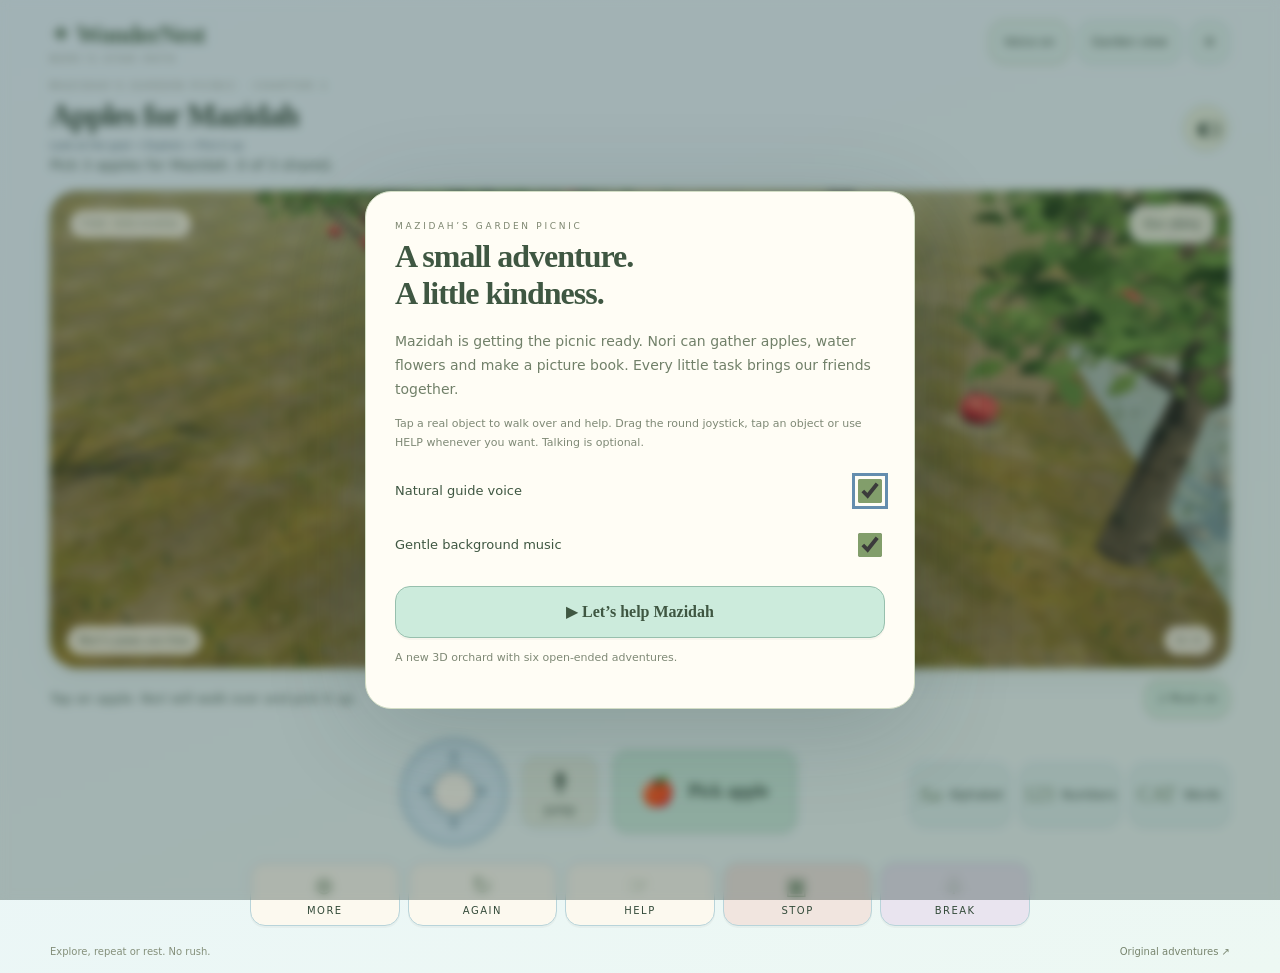
==== commit 96e09afa: "Add calm colours, analog movement and complete spoken prompts" ====
--- a/index.html
+++ b/index.html
@@ -1,16 +1,16 @@
-<!doctype html><html lang="en"><head><meta charset="utf-8"><meta name="viewport" content="width=device-width,initial-scale=1,viewport-fit=cover"><meta name="theme-color" content="#f5f1e6"><title>WonderNest · The Orchard Picnic</title><link rel="stylesheet" href="orchard.css?v=orchard-1"></head><body>
+<!doctype html><html lang="en"><head><meta charset="utf-8"><meta name="viewport" content="width=device-width,initial-scale=1,viewport-fit=cover"><meta name="theme-color" content="#e8f4fc"><title>WonderNest · The Orchard Picnic</title><link rel="stylesheet" href="orchard.css?v=orchard-2"></head><body>
 <main id="game">
  <header><a class="brand" href="index.html">✦ WonderNest<small>NORI’S STAR PATH</small></a><div class="tools"><button id="soundToggle" aria-pressed="true" aria-label="Toggle guide voice">Voice on</button><button id="cameraToggle" aria-pressed="false" aria-label="Toggle wide garden view">Garden view</button><button id="settingsOpen" aria-label="Grown-up options">⚙</button></div></header>
- <section class="mission"><div><p class="eyebrow" id="chapterLabel">A GARDEN PICNIC · CHAPTER 1</p><h1 id="missionTitle">Apples for Mazidah</h1><p id="objective">Pick 3 apples for Mazidah.</p></div><button id="hear" aria-label="Hear the task">◖))</button></section>
+ <section class="mission"><div><p class="eyebrow" id="chapterLabel">A GARDEN PICNIC · CHAPTER 1</p><h1 id="missionTitle">Apples for Mazidah</h1><p id="routine" class="routine">Look → Explore → Help → Choose</p><p id="objective">Pick 3 apples for Mazidah.</p></div><button id="hear" aria-label="Hear the task">◖))</button></section>
  <section id="stage" aria-label="3D orchard. Tap an apple or an object to walk to it."><canvas id="world" aria-label="Nori and Mazidah in a three-dimensional orchard"></canvas><div class="scene-top"><span id="place">THE ORCHARD</span><button id="storyOpen">Our story</button></div><div id="loading" role="status"><span class="loading-leaf">✦</span><strong>Opening the garden…</strong><span>Getting Nori’s paws ready.</span></div><div id="sceneLabels" aria-hidden="true"><span id="noriName">Nori</span><span id="bunnyName">Mazidah</span></div><div class="scene-bottom"><span id="inventory">Nori’s paws are free</span><span id="progress">0 / 3</span></div><div id="targets" class="sr" aria-label="Objects in the garden"></div><div id="completeBanner" hidden><strong>A little kindness, shared.</strong><button id="nextTask">Next adventure →</button></div></section>
  <div class="feedback"><p id="feedback" role="status" aria-live="polite">Tap an apple. Nori will walk over and pick it up.</p><button id="musicToggle" aria-label="Toggle background music" aria-pressed="true">♫ Music on</button></div>
- <nav class="movement" aria-label="Move and interact"><div class="dpad"><button id="forward" aria-label="Move Nori forward">↑</button><button id="left" aria-label="Move Nori left">←</button><button id="back" aria-label="Move Nori back">↓</button><button id="right" aria-label="Move Nori right">→</button></div><button class="jump" id="jump"><span>↟</span>Jump</button><button class="action" id="action"><span id="actionPicture">◉</span><strong id="actionLabel">Pick apple</strong></button></nav>
+ <nav class="movement" aria-label="Move and interact"><div id="joystick" role="group" aria-label="Movement joystick. Drag to walk; use arrow keys as an alternative."><span class="stick-arrows" aria-hidden="true">↑<br>←　 →<br>↓</span><span id="stickKnob" aria-hidden="true"></span></div><div class="dpad" hidden><button id="forward" aria-label="Move Nori forward">↑</button><button id="left" aria-label="Move Nori left">←</button><button id="back" aria-label="Move Nori back">↓</button><button id="right" aria-label="Move Nori right">→</button></div><button class="jump" id="jump"><span>↟</span>Jump</button><button class="action" id="action"><span id="actionPicture">◉</span><strong id="actionLabel">Pick apple</strong></button></nav>
  <nav class="learn" aria-label="Learning adventures"><button id="alphabetOpen"><b>Aa</b> Alphabet</button><button id="numbersOpen"><b>123</b> Numbers</button><button id="wordsOpen"><b>CAT</b> Words</button></nav>
  <nav class="choices" aria-label="Communication choices"><button id="more"><span>⊕</span>MORE</button><button id="again"><span>↻</span>AGAIN</button><button id="help"><span>☞</span>HELP</button><button id="stop"><span>▣</span>STOP</button><button id="break"><span>♧</span>BREAK</button></nav><footer>Explore, repeat or rest. No rush. <a href="classic.html">Original adventures ↗</a></footer>
 </main>
-<dialog id="storyDialog"><p class="eyebrow">MAZIDAH’S GARDEN PICNIC</p><h2 id="storyHeading">A small adventure.<br>A little kindness.</h2><p id="storyText">Mazidah is getting the picnic ready. Nori can gather apples, water flowers and make a picture book. Every little task brings our friends together.</p><p class="hint">Tap a real object to walk over and help. Use the big arrows or HELP whenever you want. Talking is optional.</p><label>Natural guide voice <input id="introSound" type="checkbox" checked></label><label>Gentle background music <input id="introMusic" type="checkbox" checked></label><button id="storyStart" class="primary" disabled>Opening the garden…</button><p class="hint" id="introNote">A new 3D orchard with six open-ended adventures.</p></dialog>
+<dialog id="storyDialog"><p class="eyebrow">MAZIDAH’S GARDEN PICNIC</p><h2 id="storyHeading">A small adventure.<br>A little kindness.</h2><p id="storyText">Mazidah is getting the picnic ready. Nori can gather apples, water flowers and make a picture book. Every little task brings our friends together.</p><p class="hint">Tap a real object to walk over and help. Drag the round joystick, tap an object or use HELP whenever you want. Talking is optional.</p><label>Natural guide voice <input id="introSound" type="checkbox" checked></label><label>Gentle background music <input id="introMusic" type="checkbox" checked></label><button id="storyStart" class="primary" disabled>Opening the garden…</button><p class="hint" id="introNote">A new 3D orchard with six open-ended adventures.</p></dialog>
 <dialog id="pause"><p class="eyebrow">YOUR ADVENTURE CAN WAIT</p><h2 id="pauseTitle">A little rest.</h2><p>Nori and Mazidah will be right here.</p><button id="resume" class="primary">▶ Keep playing</button></dialog>
-<dialog id="settings"><div class="dialog-top"><h2>Grown-up options</h2><button id="settingsClose" aria-label="Close options">×</button></div><h3>Sound & comfort</h3><label>Natural guide voice <input id="speech" type="checkbox" checked></label><label>Guide volume <span><input id="volume" type="range" min="0" max="100" step="5" value="35"><output id="volumeValue">35%</output></span></label><label>Gentle instrumental music <input id="musicEnabled" type="checkbox" checked></label><label>Music volume <span><input id="musicVolume" type="range" min="0" max="50" value="12"><output id="musicVolumeValue">12%</output></span></label><p class="hint" id="musicNote">Music lowers under speech and pauses during menus and breaks.</p><label>Reduced motion <input id="reduced" type="checkbox"></label><p class="hint">Still poses, a steady wide camera and direct travel when tapping or using HELP. The arrows remain under your control.</p><label>Picture choices <select id="choiceCount"><option value="2">Two</option><option value="3">Three</option></select></label><p class="hint">No timers, scores, microphone, required speech or failure screens. Settings and learning choices pause the world. Picture-choice settings apply when a new adventure starts.</p><details><summary>About this 3D prototype & credits</summary><p class="hint">Real-time 3D animals and scenery, photographic terrain textures and environmental lighting. Nori uses a licensed rigged fox model; Mazidah is a procedural fur-covered rabbit. This is a play prototype with no clinical-effectiveness claim.</p><p class="hint">Music: “Carefree” by Kevin MacLeod, <a href="https://incompetech.com/music/royalty-free/index.html?isrc=USUAN1400037" target="_blank" rel="noopener">incompetech.com</a>, <a href="https://creativecommons.org/licenses/by/4.0/" target="_blank" rel="noopener">CC BY 4.0</a>. Looped and volume-adjusted.</p><p class="hint"><a href="ORCHARD-CREDITS.md" target="_blank">3D asset and library credits</a> · <a href="classic.html">Original learning adventures</a></p></details></dialog>
-<dialog id="adventureBook"><div class="dialog-top"><div><p class="eyebrow">A LITTLE WORLD TO EXPLORE</p><h2>Our picnic adventures</h2></div><button data-close="adventureBook" aria-label="Close adventures">×</button></div><p>Every chapter is open. Choose what feels interesting.</p><div id="chapterCards"></div></dialog>
+<dialog id="settings"><div class="dialog-top"><h2>Grown-up options</h2><button id="settingsClose" aria-label="Close options">×</button></div><h3>Sound & comfort</h3><label>Natural guide voice <input id="speech" type="checkbox" checked></label><label>Guide volume <span><input id="volume" type="range" min="0" max="100" step="5" value="35"><output id="volumeValue">35%</output></span></label><label>Gentle instrumental music <input id="musicEnabled" type="checkbox" checked></label><label>Music volume <span><input id="musicVolume" type="range" min="0" max="50" value="12"><output id="musicVolumeValue">12%</output></span></label><p class="hint" id="musicNote">Music lowers under speech and pauses during menus and breaks.</p><label>Reduced motion <input id="reduced" type="checkbox"></label><p class="hint">Still poses, a steady wide camera and direct travel when tapping or using HELP. The arrows remain under your control.</p><label>Movement controls <select id="controlMode"><option value="joystick">Round joystick</option><option value="arrows">Big arrows</option></select></label><label>Starting quantity <select id="startQuantity"><option value="1">One apple</option><option value="2">Two apples</option><option value="3" selected>Three apples</option></select></label><label>Picture choices <select id="choiceCount"><option value="2">Two</option><option value="3">Three</option></select></label><p class="hint">No timers, scores, microphone, required speech or failure screens. Settings and learning choices pause the world. Picture-choice settings apply when a new adventure starts.</p><details><summary>About this 3D prototype & credits</summary><p class="hint">Real-time 3D animals and scenery, photographic terrain textures and environmental lighting. Nori uses a licensed rigged fox model; Mazidah is a procedural fur-covered rabbit. This is a play prototype with no clinical-effectiveness claim.</p><p class="hint">Music: “Carefree” by Kevin MacLeod, <a href="https://incompetech.com/music/royalty-free/index.html?isrc=USUAN1400037" target="_blank" rel="noopener">incompetech.com</a>, <a href="https://creativecommons.org/licenses/by/4.0/" target="_blank" rel="noopener">CC BY 4.0</a>. Looped and volume-adjusted.</p><p class="hint"><a href="ORCHARD-CREDITS.md" target="_blank">3D asset and library credits</a> · <a href="classic.html">Original learning adventures</a></p></details></dialog>
+<dialog id="adventureBook"><div class="dialog-top"><div><p class="eyebrow">A LITTLE WORLD TO EXPLORE</p><h2>Our picnic adventures</h2></div><button data-close="adventureBook" aria-label="Close adventures">×</button></div><p>Every chapter is open. Choose what feels interesting.</p><button id="exploreOpen" class="primary">🌿 Quiet garden · Just explore</button><div id="chapterCards"></div></dialog>
 <dialog id="learningMenu"><div class="dialog-top"><h2 id="learnTitle">Choose a letter</h2><button data-close="learningMenu" aria-label="Close learning choices">×</button></div><p id="learnNote"></p><div id="picker"></div><div id="selection"><strong id="selectedValue">A a</strong><span id="selectedPicture"></span><span id="selectedWord">apple</span></div><div class="preview"><button id="previewVoice">Hear it</button><button id="startLesson" class="primary">Play this adventure →</button></div></dialog>
-<audio id="backgroundMusic" src="background-music.mp3" loop preload="none" hidden></audio><audio id="guideVoice" preload="auto" hidden></audio><script src="missions.js"></script><script src="art.js"></script><script src="learning-art.js"></script><script src="mazidah-voice-bank.js"></script><script src="orchard.js?v=orchard-1"></script><script src="music.js"></script></body></html>
+<audio id="backgroundMusic" src="background-music.mp3" loop preload="none" hidden></audio><audio id="guideVoice" preload="auto" hidden></audio><script src="missions.js"></script><script src="art.js"></script><script src="learning-art.js"></script><script src="mazidah-voice-bank.js"></script><script src="orchard.js?v=orchard-2"></script><script src="music.js"></script></body></html>
--- a/orchard.css
+++ b/orchard.css
@@ -1,4 +1,4 @@
-:root{font-family:Georgia,'Times New Roman',serif;color:#344b3a;background:#f6f3e9;font-synthesis:none;--border:#d9decb;--mint:#dce9d7;--paper:#fffcf3}*{box-sizing:border-box}body{margin:0}button,input,select{font:inherit}button{cursor:pointer;touch-action:manipulation;color:inherit;border:1px solid var(--border);background:var(--paper);border-radius:15px;min-height:44px;padding:9px 14px;box-shadow:0 2px 0 #5662430c}button:focus-visible,a:focus-visible,input:focus-visible,select:focus-visible{outline:3px solid #648dae;outline-offset:3px}button:active{transform:translateY(1px);filter:brightness(.97)}button:disabled{opacity:.6;cursor:wait}button[aria-pressed=true]{background:var(--mint);border-color:#a9be9a}a{color:#506d52}#game{max-width:1400px;margin:auto;padding:0 30px 16px}header{display:flex;align-items:center;justify-content:space-between;padding:19px 0 17px;gap:12px}.brand{font-size:26px;text-decoration:none;font-weight:bold;letter-spacing:-1px}.brand small{display:block;font:9px system-ui,sans-serif;letter-spacing:2.8px;margin-top:4px;color:#7b856e}.tools{display:flex;gap:7px}.tools button{font:12px system-ui,sans-serif;background:#e8edde}.eyebrow{font:9px system-ui,sans-serif;letter-spacing:2.7px;color:#7c856f;margin:0 0 7px}h1{font-size:31px;letter-spacing:-.8px;margin:0 0 6px}h2{font-size:32px;letter-spacing:-1px;line-height:1.15;margin:5px 0 18px}h3{font-size:18px}.mission{display:flex;align-items:center;justify-content:space-between;gap:14px;margin:0 0 15px}#objective{font:14px system-ui,sans-serif;color:#6e7e68;margin:0;line-height:1.4}#hear{border-radius:50%;height:48px;width:48px;flex-shrink:0;background:#e5eddb;font-size:20px}#stage{height:clamp(340px,53vh,650px);position:relative;border-radius:27px;overflow:hidden;background:#b5c4a3;box-shadow:0 0 0 1px #a5b792,0 10px 25px #5b674916;isolation:isolate}#world{display:block;width:100%;height:100%;touch-action:none;outline:none}#loading{position:absolute;inset:0;background:#e6eadb;display:flex;align-items:center;justify-content:center;gap:16px;flex-direction:column;font:13px system-ui,sans-serif;color:#6c7e5c}#loading[hidden]{display:none}#loading strong{font:25px Georgia,serif;color:#435b40}.loading-leaf{font-size:40px;color:#acb781}.scene-top{position:absolute;left:20px;right:15px;top:14px;display:flex;align-items:center;justify-content:space-between;pointer-events:none}.scene-top>span{font:9px system-ui;letter-spacing:2.8px;padding:9px 12px;border-radius:20px;background:#fffcf0d6;color:#4c6647}.scene-top button{pointer-events:auto;font:12px system-ui;background:#fffcf0d9;min-height:38px}.scene-bottom{position:absolute;bottom:13px;left:17px;right:17px;display:flex;justify-content:space-between;gap:10px;pointer-events:none}.scene-bottom span{font:11px system-ui;background:#fffcf0d9;backdrop-filter:blur(8px);padding:8px 12px;border-radius:20px;color:#435b40}#sceneLabels span{position:absolute;top:0;left:0;background:#f9f6e0d4;color:#526c46;font:10px system-ui;padding:3px 9px;border-radius:20px;pointer-events:none;white-space:nowrap;will-change:transform}.feedback{display:flex;align-items:center;justify-content:space-between;gap:10px;padding:12px 0 8px;min-height:48px}.feedback p{font:12px system-ui;color:#738267;margin:0;line-height:1.4}.feedback button{font:11px system-ui;min-height:38px;white-space:nowrap;padding:7px 11px}.movement{display:flex;gap:13px;align-items:center;justify-content:center;margin:2px 0 12px}.dpad{display:grid;grid-template-columns:52px 52px 52px;grid-template-rows:49px 49px;gap:5px}.dpad button{font:25px system-ui;background:#ebeede;padding:4px}#forward{grid-column:2}#left{grid-column:1;grid-row:2}#back{grid-column:2;grid-row:2}#right{grid-column:3;grid-row:2}.jump{height:72px;width:78px;display:flex;align-items:center;justify-content:center;gap:2px;flex-direction:column;font:12px system-ui;background:#e2ebde}.jump span{font-size:30px}.action{height:83px;min-width:185px;background:#dbe9cb;border-color:#b4c99d;display:flex;align-items:center;justify-content:center;gap:13px;font-size:18px}.action>span{font-size:28px}.learn{display:flex;gap:8px;margin:12px 0}.learn button{flex:1;font:12px system-ui;display:flex;align-items:center;justify-content:center;gap:8px;background:#e9eddf}.learn b{font:20px Georgia,serif;color:#68815c}.choices{display:flex;gap:8px}.choices button{flex:1;font:10px system-ui;letter-spacing:1.5px;background:#fcf9ef;min-height:64px;display:flex;align-items:center;justify-content:center;flex-direction:column;gap:5px}.choices span{font:24px Georgia;color:#7e9577}#stop{background:#f1e5df}#break{background:#e9e4ef}footer{display:flex;justify-content:space-between;gap:10px;margin-top:13px;font:10px system-ui;color:#85907b}footer a{color:#78856e;text-decoration:none}dialog{width:calc(100% - 26px);max-width:550px;max-height:90dvh;border:1px solid #d2ddc5;border-radius:26px;padding:29px;background:#fffdf5;color:#3f5742;box-shadow:0 20px 100px #203d3a33}dialog::backdrop{background:#253f385c;backdrop-filter:blur(5px)}dialog p{font:14px/1.7 system-ui,sans-serif;color:#718069}dialog .hint{font:11px/1.7 system-ui;color:#7f8976}dialog label{display:flex;align-items:center;justify-content:space-between;gap:13px;font:13px system-ui;min-height:54px}dialog label>span{display:flex;align-items:center;gap:8px;font-size:11px}input[type=checkbox]{width:24px;height:24px;accent-color:#829e6b}input[type=range]{width:120px;accent-color:#829e6b}select{min-height:44px;padding:7px;border-radius:11px;background:#edf0e2;border:1px solid #d6dec9}.primary{background:#d9e8c8;border-color:#acbf96;min-height:52px;font-size:16px;font-weight:bold;width:100%;margin-top:14px}.dialog-top{display:flex;justify-content:space-between;align-items:flex-start;gap:12px}.dialog-top>button{font-size:22px;min-width:44px;padding:4px}#chapterCards{display:grid;gap:9px}#chapterCards button{text-align:left;display:flex;align-items:center;gap:13px;padding:15px;background:#edf0e1;min-height:80px}#chapterCards strong{font-size:18px}#chapterCards small{display:block;font:11px/1.5 system-ui;margin-top:5px;color:#798770}#picker{display:grid;grid-template-columns:repeat(auto-fit,minmax(50px,1fr));gap:7px;margin:17px 0}#picker button{font:23px Georgia;min-height:53px;padding:5px}#picker .word-choice{font-size:16px}#selection{display:flex;justify-content:center;align-items:center;gap:15px;padding:15px 0;font:14px system-ui}#selectedValue{font:35px Georgia}#selectedPicture{font-size:35px}.preview{display:flex;gap:10px;align-items:center}.preview .primary{margin:0}.preview>button:first-child{min-width:82px}#completeBanner{position:absolute;bottom:55px;left:50%;transform:translateX(-50%);background:#fffbeeeb;padding:16px 22px;border-radius:22px;text-align:center;backdrop-filter:blur(10px);min-width:260px}#completeBanner[hidden]{display:none}#completeBanner strong{display:block;font-size:18px;margin-bottom:10px}#completeBanner button{background:#dce9cf}.sr{position:absolute;width:1px;height:1px;padding:0;margin:-1px;overflow:hidden;clip:rect(0,0,0,0);white-space:nowrap;border:0}details{font:12px system-ui;margin:15px 0}summary{cursor:pointer;min-height:30px}
+:root{font-family:Georgia,'Times New Roman',serif;color:#344b3a;background:#e8f4fc;font-synthesis:none;--border:#b8d4da;--mint:#d5eee2;--paper:#fffaf0}*{box-sizing:border-box}body{margin:0}button,input,select{font:inherit}button{cursor:pointer;touch-action:manipulation;color:inherit;border:1px solid var(--border);background:var(--paper);border-radius:15px;min-height:44px;padding:9px 14px;box-shadow:0 2px 0 #5662430c}button:focus-visible,a:focus-visible,input:focus-visible,select:focus-visible{outline:3px solid #648dae;outline-offset:3px}button:active{transform:translateY(1px);filter:brightness(.97)}button:disabled{opacity:.6;cursor:wait}button[aria-pressed=true]{background:var(--mint);border-color:#a9be9a}a{color:#506d52}#game{max-width:1400px;margin:auto;padding:0 30px 16px}header{display:flex;align-items:center;justify-content:space-between;padding:19px 0 17px;gap:12px}.brand{font-size:26px;text-decoration:none;font-weight:bold;letter-spacing:-1px}.brand small{display:block;font:9px system-ui,sans-serif;letter-spacing:2.8px;margin-top:4px;color:#7b856e}.tools{display:flex;gap:7px}.tools button{font:12px system-ui,sans-serif;background:#e8edde}.eyebrow{font:9px system-ui,sans-serif;letter-spacing:2.7px;color:#7c856f;margin:0 0 7px}h1{font-size:31px;letter-spacing:-.8px;margin:0 0 6px}h2{font-size:32px;letter-spacing:-1px;line-height:1.15;margin:5px 0 18px}h3{font-size:18px}.mission{display:flex;align-items:center;justify-content:space-between;gap:14px;margin:0 0 15px}#objective{font:14px system-ui,sans-serif;color:#475f50;margin:0;line-height:1.4}#hear{border-radius:50%;height:48px;width:48px;flex-shrink:0;background:#e5eddb;font-size:20px}#stage{height:clamp(340px,53vh,650px);position:relative;border-radius:27px;overflow:hidden;background:#b5c4a3;box-shadow:0 0 0 1px #a5b792,0 10px 25px #5b674916;isolation:isolate}#world{display:block;width:100%;height:100%;touch-action:none;outline:none}#loading{position:absolute;inset:0;background:#e6eadb;display:flex;align-items:center;justify-content:center;gap:16px;flex-direction:column;font:13px system-ui,sans-serif;color:#6c7e5c}#loading[hidden]{display:none}#loading strong{font:25px Georgia,serif;color:#435b40}.loading-leaf{font-size:40px;color:#acb781}.scene-top{position:absolute;left:20px;right:15px;top:14px;display:flex;align-items:center;justify-content:space-between;pointer-events:none}.scene-top>span{font:9px system-ui;letter-spacing:2.8px;padding:9px 12px;border-radius:20px;background:#fffcf0d6;color:#4c6647}.scene-top button{pointer-events:auto;font:12px system-ui;background:#fffcf0d9;min-height:38px}.scene-bottom{position:absolute;bottom:13px;left:17px;right:17px;display:flex;justify-content:space-between;gap:10px;pointer-events:none}.scene-bottom span{font:11px system-ui;background:#fffcf0d9;backdrop-filter:blur(8px);padding:8px 12px;border-radius:20px;color:#435b40}#sceneLabels span{position:absolute;top:0;left:0;background:#f9f6e0d4;color:#526c46;font:10px system-ui;padding:3px 9px;border-radius:20px;pointer-events:none;white-space:nowrap;will-change:transform}.feedback{display:flex;align-items:center;justify-content:space-between;gap:10px;padding:12px 0 8px;min-height:48px}.feedback p{font:12px system-ui;color:#475f50;margin:0;line-height:1.4}.feedback button{font:11px system-ui;min-height:38px;white-space:nowrap;padding:7px 11px}.movement{display:flex;gap:13px;align-items:center;justify-content:center;margin:2px 0 12px}.dpad{display:grid;grid-template-columns:52px 52px 52px;grid-template-rows:49px 49px;gap:5px}.dpad button{font:25px system-ui;background:#ebeede;padding:4px}#forward{grid-column:2}#left{grid-column:1;grid-row:2}#back{grid-column:2;grid-row:2}#right{grid-column:3;grid-row:2}.jump{height:72px;width:78px;display:flex;align-items:center;justify-content:center;gap:2px;flex-direction:column;font:12px system-ui;background:#e2ebde}.jump span{font-size:30px}.action{height:83px;min-width:185px;background:#dbe9cb;border-color:#b4c99d;display:flex;align-items:center;justify-content:center;gap:13px;font-size:18px}.action>span{font-size:28px}.learn{display:flex;gap:8px;margin:12px 0}.learn button{flex:1;font:12px system-ui;display:flex;align-items:center;justify-content:center;gap:8px;background:#e9eddf}.learn b{font:20px Georgia,serif;color:#68815c}.choices{display:flex;gap:8px}.choices button{flex:1;font:10px system-ui;letter-spacing:1.5px;background:#fcf9ef;min-height:64px;display:flex;align-items:center;justify-content:center;flex-direction:column;gap:5px}.choices span{font:24px Georgia;color:#7e9577}#stop{background:#f1e5df}#break{background:#e9e4ef}footer{display:flex;justify-content:space-between;gap:10px;margin-top:13px;font:10px system-ui;color:#85907b}footer a{color:#78856e;text-decoration:none}dialog{width:calc(100% - 26px);max-width:550px;max-height:90dvh;border:1px solid #d2ddc5;border-radius:26px;padding:29px;background:#fffdf5;color:#3f5742;box-shadow:0 20px 100px #203d3a33}dialog::backdrop{background:#253f385c;backdrop-filter:blur(5px)}dialog p{font:14px/1.7 system-ui,sans-serif;color:#718069}dialog .hint{font:11px/1.7 system-ui;color:#7f8976}dialog label{display:flex;align-items:center;justify-content:space-between;gap:13px;font:13px system-ui;min-height:54px}dialog label>span{display:flex;align-items:center;gap:8px;font-size:11px}input[type=checkbox]{width:24px;height:24px;accent-color:#829e6b}input[type=range]{width:120px;accent-color:#829e6b}select{min-height:44px;padding:7px;border-radius:11px;background:#edf0e2;border:1px solid #d6dec9}.primary{background:#d9e8c8;border-color:#acbf96;min-height:52px;font-size:16px;font-weight:bold;width:100%;margin-top:14px}.dialog-top{display:flex;justify-content:space-between;align-items:flex-start;gap:12px}.dialog-top>button{font-size:22px;min-width:44px;padding:4px}#chapterCards{display:grid;gap:9px}#chapterCards button{text-align:left;display:flex;align-items:center;gap:13px;padding:15px;background:#edf0e1;min-height:80px}#chapterCards strong{font-size:18px}#chapterCards small{display:block;font:11px/1.5 system-ui;margin-top:5px;color:#798770}#picker{display:grid;grid-template-columns:repeat(auto-fit,minmax(50px,1fr));gap:7px;margin:17px 0}#picker button{font:23px Georgia;min-height:53px;padding:5px}#picker .word-choice{font-size:16px}#selection{display:flex;justify-content:center;align-items:center;gap:15px;padding:15px 0;font:14px system-ui}#selectedValue{font:35px Georgia}#selectedPicture{font-size:35px}.preview{display:flex;gap:10px;align-items:center}.preview .primary{margin:0}.preview>button:first-child{min-width:82px}#completeBanner{position:absolute;bottom:55px;left:50%;transform:translateX(-50%);background:#fffbeeeb;padding:16px 22px;border-radius:22px;text-align:center;backdrop-filter:blur(10px);min-width:260px}#completeBanner[hidden]{display:none}#completeBanner strong{display:block;font-size:18px;margin-bottom:10px}#completeBanner button{background:#dce9cf}.sr{position:absolute;width:1px;height:1px;padding:0;margin:-1px;overflow:hidden;clip:rect(0,0,0,0);white-space:nowrap;border:0}details{font:12px system-ui;margin:15px 0}summary{cursor:pointer;min-height:30px}
 @media(min-width:1000px){#game{padding-left:50px;padding-right:50px}.movement{position:absolute;left:calc(50% - 240px);margin-top:12px}.learn{margin:17px 0 15px auto;width:320px;flex-wrap:wrap;min-height:104px;align-items:center}.learn button{min-width:96px;min-height:64px}.choices{max-width:780px;margin:8px auto}.feedback p{font-size:13px}footer{margin-top:20px}}
 @media(max-width:600px){#game{padding:0 12px 12px}header{padding:12px 0 13px;gap:6px}.brand{font-size:20px}.brand small{font-size:7px;letter-spacing:1.5px}.tools{gap:4px}.tools button{font-size:10px;padding:7px 8px;border-radius:12px}h1{font-size:25px;margin-bottom:5px}.eyebrow{font-size:7px;letter-spacing:1.6px}.mission{margin-bottom:11px}#objective{font-size:12px;max-width:280px}#stage{height:clamp(290px,43dvh,450px);border-radius:22px}.scene-top{left:11px;right:10px;top:10px}.scene-top>span{font-size:7px;letter-spacing:1.6px;padding:8px 10px}.scene-top button{font-size:10px;min-height:34px;padding:6px 10px}.feedback{padding:8px 0;min-height:49px}.feedback p{font-size:10px}.feedback button{font-size:10px;padding:6px 8px;min-height:38px}.movement{gap:9px;margin:0 0 7px}.dpad{grid-template-columns:43px 43px 43px;grid-template-rows:44px 44px;gap:4px}.dpad button{font-size:23px;border-radius:13px}.jump{height:64px;width:59px;font-size:11px;flex-shrink:0}.action{height:73px;min-width:0;flex:1;gap:6px;font-size:15px;padding:8px}.action span{font-size:23px}.learn{gap:6px;margin:8px 0}.learn button{font-size:10px;gap:5px;padding:7px}.learn b{font-size:18px}.choices{gap:5px}.choices button{font-size:8px;letter-spacing:1px;min-height:57px;padding:6px 3px;border-radius:14px;gap:3px}.choices span{font-size:23px}footer{font-size:8px;line-height:1.5;margin-top:10px}dialog{padding:23px}h2{font-size:29px}#completeBanner{min-width:230px;padding:13px}#completeBanner strong{font-size:16px}}
 @media(max-height:740px) and (max-width:600px){#stage{height:260px}.mission{margin-bottom:8px}h1{font-size:22px}header{padding:8px 0}.dpad{grid-template-rows:44px 44px}.feedback{min-height:43px}.learn{margin:6px 0}.choices button{min-height:51px}.scene-bottom{bottom:9px}.scene-bottom span{padding:6px 9px;font-size:9px}}
@@ -7,3 +7,9 @@
 #selectedPicture svg{width:62px;height:66px}
 @media(orientation:portrait) and (max-height:740px){header{padding:7px 0}.mission{margin-bottom:7px}h1{font-size:22px}#stage{height:clamp(140px,calc(100dvh - 410px),250px)}.learn,footer{display:none}.choices{margin-top:7px}.feedback{min-height:42px}.feedback p{font-size:9px}.scene-top button{min-height:32px}.scene-top>span{font-size:7px}.choices button{min-height:49px}.movement{margin-bottom:5px}}
 @media(orientation:landscape) and (max-height:600px){#game{display:grid;grid-template-columns:minmax(0,1fr) 295px;grid-template-rows:45px 64px 37px 95px 43px 1fr;column-gap:14px;row-gap:4px;height:100dvh;padding:0 13px 9px;max-width:none}header{grid-column:1/-1;grid-row:1;padding:6px 0}.brand{font-size:20px}.brand small{font-size:7px}.tools button{font-size:10px;min-height:34px}.mission{grid-column:2;grid-row:2;margin:0;gap:8px}h1{font-size:21px}.eyebrow{font-size:7px;margin-bottom:4px}#objective{font-size:10px}#hear{height:38px;width:38px;min-height:38px}#stage{grid-column:1;grid-row:2/7;height:100%;min-height:0;border-radius:20px}.feedback{grid-column:2;grid-row:3;min-height:0;padding:0;gap:5px}.feedback p{font-size:9px}.feedback button{font-size:9px;min-height:32px;padding:5px 7px}.movement{grid-column:2;grid-row:4;position:static;margin:0;gap:6px}.dpad{grid-template-columns:39px 39px 39px;grid-template-rows:43px 43px;gap:3px}.dpad button{font-size:21px;min-height:43px}.jump{width:52px;height:64px;font-size:10px}.action{height:72px;min-width:0;flex:1;font-size:12px;padding:6px;gap:3px}.action span{font-size:18px}.learn{grid-column:2;grid-row:5;width:auto;min-height:0;margin:0;gap:5px;flex-wrap:nowrap}.learn button{min-width:0;min-height:39px;font-size:9px;padding:5px;gap:4px}.learn b{font-size:16px}.choices{grid-column:2;grid-row:6;max-width:none;margin:0;gap:4px;align-self:start}.choices button{min-height:47px;font-size:7px;letter-spacing:.5px;padding:4px}.choices span{font-size:20px}footer{display:none}.scene-bottom{bottom:10px;left:10px;right:10px}.scene-bottom span{font-size:9px;padding:6px 8px}.scene-top{left:10px;right:10px;top:10px}.scene-top button{min-height:33px;font-size:10px}#completeBanner{min-width:210px;bottom:45px;padding:11px}#completeBanner strong{font-size:14px}}
+
+/* Calm sky surround; task objects keep their distinctive colours. */
+body{background:linear-gradient(160deg,#e8f4fc,#edf8f3);min-height:100dvh}.tools button,.learn button{background:#def0ed}.action,.primary{background:#ccebdc;border-color:#97bfad}.routine{font:10px system-ui;color:#486573;margin:0 0 5px}.dpad[hidden],#joystick[hidden]{display:none!important}
+#joystick{width:108px;height:108px;flex:0 0 108px;border-radius:50%;position:relative;background:#d6eaf4;border:3px solid #a4c7d6;touch-action:none;user-select:none;box-shadow:inset 0 2px 10px #49667a15}#stickKnob{position:absolute;left:calc(50% - 23px);top:calc(50% - 23px);width:46px;height:46px;border-radius:50%;background:#fffaf0;border:2px solid #80a9b9;box-shadow:0 3px 6px #26495825;pointer-events:none}.stick-arrows{position:absolute;inset:5px;text-align:center;font:22px/30px system-ui;color:#668b9c;pointer-events:none}
+@media(max-width:600px){#joystick{width:94px;height:94px;flex-basis:94px}.stick-arrows{font-size:19px;line-height:26px}.routine{font-size:8px}}
+@media(orientation:landscape) and (max-height:600px){#joystick{width:88px;height:88px;flex-basis:88px}.stick-arrows{font-size:18px;line-height:24px}.routine{font-size:8px}}
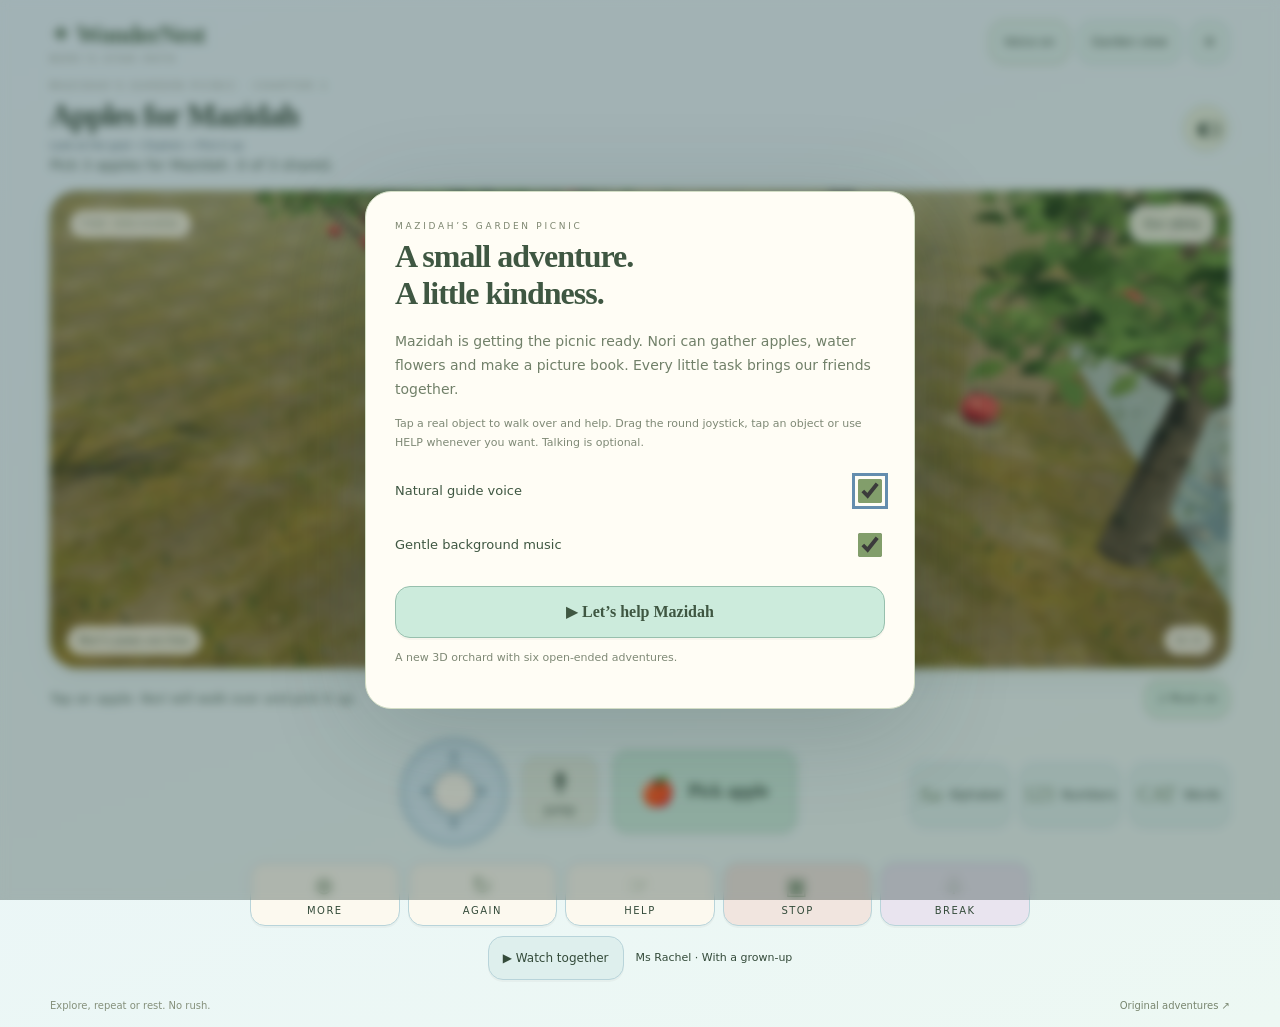
==== commit d215cb18: "Restore full alphabet word endings and Ms Rachel links" ====
--- a/index.html
+++ b/index.html
@@ -1,4 +1,4 @@
-<!doctype html><html lang="en"><head><meta charset="utf-8"><meta name="viewport" content="width=device-width,initial-scale=1,viewport-fit=cover"><meta name="theme-color" content="#e8f4fc"><title>WonderNest · The Orchard Picnic</title><link rel="stylesheet" href="orchard.css?v=orchard-2"></head><body>
+<!doctype html><html lang="en"><head><meta charset="utf-8"><meta name="viewport" content="width=device-width,initial-scale=1,viewport-fit=cover"><meta name="theme-color" content="#e8f4fc"><title>WonderNest · The Orchard Picnic</title><link rel="stylesheet" href="orchard.css?v=orchard-3"></head><body>
 <main id="game">
  <header><a class="brand" href="index.html">✦ WonderNest<small>NORI’S STAR PATH</small></a><div class="tools"><button id="soundToggle" aria-pressed="true" aria-label="Toggle guide voice">Voice on</button><button id="cameraToggle" aria-pressed="false" aria-label="Toggle wide garden view">Garden view</button><button id="settingsOpen" aria-label="Grown-up options">⚙</button></div></header>
  <section class="mission"><div><p class="eyebrow" id="chapterLabel">A GARDEN PICNIC · CHAPTER 1</p><h1 id="missionTitle">Apples for Mazidah</h1><p id="routine" class="routine">Look → Explore → Help → Choose</p><p id="objective">Pick 3 apples for Mazidah.</p></div><button id="hear" aria-label="Hear the task">◖))</button></section>
@@ -6,11 +6,11 @@
  <div class="feedback"><p id="feedback" role="status" aria-live="polite">Tap an apple. Nori will walk over and pick it up.</p><button id="musicToggle" aria-label="Toggle background music" aria-pressed="true">♫ Music on</button></div>
  <nav class="movement" aria-label="Move and interact"><div id="joystick" role="group" aria-label="Movement joystick. Drag to walk; use arrow keys as an alternative."><span class="stick-arrows" aria-hidden="true">↑<br>←　 →<br>↓</span><span id="stickKnob" aria-hidden="true"></span></div><div class="dpad" hidden><button id="forward" aria-label="Move Nori forward">↑</button><button id="left" aria-label="Move Nori left">←</button><button id="back" aria-label="Move Nori back">↓</button><button id="right" aria-label="Move Nori right">→</button></div><button class="jump" id="jump"><span>↟</span>Jump</button><button class="action" id="action"><span id="actionPicture">◉</span><strong id="actionLabel">Pick apple</strong></button></nav>
  <nav class="learn" aria-label="Learning adventures"><button id="alphabetOpen"><b>Aa</b> Alphabet</button><button id="numbersOpen"><b>123</b> Numbers</button><button id="wordsOpen"><b>CAT</b> Words</button></nav>
- <nav class="choices" aria-label="Communication choices"><button id="more"><span>⊕</span>MORE</button><button id="again"><span>↻</span>AGAIN</button><button id="help"><span>☞</span>HELP</button><button id="stop"><span>▣</span>STOP</button><button id="break"><span>♧</span>BREAK</button></nav><footer>Explore, repeat or rest. No rush. <a href="classic.html">Original adventures ↗</a></footer>
+ <nav class="choices" aria-label="Communication choices"><button id="more"><span>⊕</span>MORE</button><button id="again"><span>↻</span>AGAIN</button><button id="help"><span>☞</span>HELP</button><button id="stop"><span>▣</span>STOP</button><button id="break"><span>♧</span>BREAK</button></nav><div class="watch-row"><button id="videosOpen">▶ Watch together</button><span>Ms Rachel · With a grown-up</span></div><footer>Explore, repeat or rest. No rush. <a href="classic.html">Original adventures ↗</a></footer>
 </main>
 <dialog id="storyDialog"><p class="eyebrow">MAZIDAH’S GARDEN PICNIC</p><h2 id="storyHeading">A small adventure.<br>A little kindness.</h2><p id="storyText">Mazidah is getting the picnic ready. Nori can gather apples, water flowers and make a picture book. Every little task brings our friends together.</p><p class="hint">Tap a real object to walk over and help. Drag the round joystick, tap an object or use HELP whenever you want. Talking is optional.</p><label>Natural guide voice <input id="introSound" type="checkbox" checked></label><label>Gentle background music <input id="introMusic" type="checkbox" checked></label><button id="storyStart" class="primary" disabled>Opening the garden…</button><p class="hint" id="introNote">A new 3D orchard with six open-ended adventures.</p></dialog>
 <dialog id="pause"><p class="eyebrow">YOUR ADVENTURE CAN WAIT</p><h2 id="pauseTitle">A little rest.</h2><p>Nori and Mazidah will be right here.</p><button id="resume" class="primary">▶ Keep playing</button></dialog>
 <dialog id="settings"><div class="dialog-top"><h2>Grown-up options</h2><button id="settingsClose" aria-label="Close options">×</button></div><h3>Sound & comfort</h3><label>Natural guide voice <input id="speech" type="checkbox" checked></label><label>Guide volume <span><input id="volume" type="range" min="0" max="100" step="5" value="35"><output id="volumeValue">35%</output></span></label><label>Gentle instrumental music <input id="musicEnabled" type="checkbox" checked></label><label>Music volume <span><input id="musicVolume" type="range" min="0" max="50" value="12"><output id="musicVolumeValue">12%</output></span></label><p class="hint" id="musicNote">Music lowers under speech and pauses during menus and breaks.</p><label>Reduced motion <input id="reduced" type="checkbox"></label><p class="hint">Still poses, a steady wide camera and direct travel when tapping or using HELP. The arrows remain under your control.</p><label>Movement controls <select id="controlMode"><option value="joystick">Round joystick</option><option value="arrows">Big arrows</option></select></label><label>Starting quantity <select id="startQuantity"><option value="1">One apple</option><option value="2">Two apples</option><option value="3" selected>Three apples</option></select></label><label>Picture choices <select id="choiceCount"><option value="2">Two</option><option value="3">Three</option></select></label><p class="hint">No timers, scores, microphone, required speech or failure screens. Settings and learning choices pause the world. Picture-choice settings apply when a new adventure starts.</p><details><summary>About this 3D prototype & credits</summary><p class="hint">Real-time 3D animals and scenery, photographic terrain textures and environmental lighting. Nori uses a licensed rigged fox model; Mazidah is a procedural fur-covered rabbit. This is a play prototype with no clinical-effectiveness claim.</p><p class="hint">Music: “Carefree” by Kevin MacLeod, <a href="https://incompetech.com/music/royalty-free/index.html?isrc=USUAN1400037" target="_blank" rel="noopener">incompetech.com</a>, <a href="https://creativecommons.org/licenses/by/4.0/" target="_blank" rel="noopener">CC BY 4.0</a>. Looped and volume-adjusted.</p><p class="hint"><a href="ORCHARD-CREDITS.md" target="_blank">3D asset and library credits</a> · <a href="classic.html">Original learning adventures</a></p></details></dialog>
 <dialog id="adventureBook"><div class="dialog-top"><div><p class="eyebrow">A LITTLE WORLD TO EXPLORE</p><h2>Our picnic adventures</h2></div><button data-close="adventureBook" aria-label="Close adventures">×</button></div><p>Every chapter is open. Choose what feels interesting.</p><button id="exploreOpen" class="primary">🌿 Quiet garden · Just explore</button><div id="chapterCards"></div></dialog>
 <dialog id="learningMenu"><div class="dialog-top"><h2 id="learnTitle">Choose a letter</h2><button data-close="learningMenu" aria-label="Close learning choices">×</button></div><p id="learnNote"></p><div id="picker"></div><div id="selection"><strong id="selectedValue">A a</strong><span id="selectedPicture"></span><span id="selectedWord">apple</span></div><div class="preview"><button id="previewVoice">Hear it</button><button id="startLesson" class="primary">Play this adventure →</button></div></dialog>
-<audio id="backgroundMusic" src="background-music.mp3" loop preload="none" hidden></audio><audio id="guideVoice" preload="auto" hidden></audio><script src="missions.js"></script><script src="art.js"></script><script src="learning-art.js"></script><script src="mazidah-voice-bank.js"></script><script src="orchard.js?v=orchard-2"></script><script src="music.js"></script></body></html>
+<dialog id="videos"><div class="dialog-top"><h2>Watch together</h2><button data-close="videos" aria-label="Return to the garden">×</button></div><div id="videoGate"><p>A grown-up can choose a Ms Rachel video to watch together.</p><button id="videoUnlock" class="primary">I’m the grown-up · Show links</button></div><div id="videoChoices" hidden><a class="video-link" id="youtubeLink" href="https://www.youtube.com/@msrachel/videos" target="_blank" rel="noopener noreferrer">▶ Ms Rachel on YouTube ↗</a><a class="video-link" href="https://www.msrachel.com/pages/videos" target="_blank" rel="noopener noreferrer">Ms Rachel’s official video page ↗</a><p class="hint">Opens a separate tab. The game waits here. External videos may include adverts and recommendations. WonderNest is not affiliated with Ms Rachel or YouTube.</p></div></dialog><audio id="backgroundMusic" src="background-music.mp3" loop preload="none" hidden></audio><audio id="guideVoice" preload="auto" hidden></audio><script src="missions.js"></script><script src="art.js"></script><script src="learning-art.js"></script><script src="mazidah-voice-bank.js?v=full-words-1"></script><script src="orchard.js?v=orchard-3"></script><script src="music.js"></script></body></html>
--- a/orchard.css
+++ b/orchard.css
@@ -13,3 +13,5 @@
 #joystick{width:108px;height:108px;flex:0 0 108px;border-radius:50%;position:relative;background:#d6eaf4;border:3px solid #a4c7d6;touch-action:none;user-select:none;box-shadow:inset 0 2px 10px #49667a15}#stickKnob{position:absolute;left:calc(50% - 23px);top:calc(50% - 23px);width:46px;height:46px;border-radius:50%;background:#fffaf0;border:2px solid #80a9b9;box-shadow:0 3px 6px #26495825;pointer-events:none}.stick-arrows{position:absolute;inset:5px;text-align:center;font:22px/30px system-ui;color:#668b9c;pointer-events:none}
 @media(max-width:600px){#joystick{width:94px;height:94px;flex-basis:94px}.stick-arrows{font-size:19px;line-height:26px}.routine{font-size:8px}}
 @media(orientation:landscape) and (max-height:600px){#joystick{width:88px;height:88px;flex-basis:88px}.stick-arrows{font-size:18px;line-height:24px}.routine{font-size:8px}}
+
+.watch-row{display:flex;align-items:center;justify-content:center;gap:12px;margin:10px 0;font:11px system-ui}.watch-row button{background:#deefed;font:12px system-ui}.video-link{display:block;padding:18px;margin:12px 0;background:#deefed;border-radius:15px;font:16px system-ui;min-height:54px}@media(orientation:landscape) and (max-height:600px){.watch-row{grid-column:2;grid-row:6;align-self:end;margin:0;font-size:9px}.choices{align-self:start}.watch-row button{min-height:34px;padding:5px;font-size:10px}}
